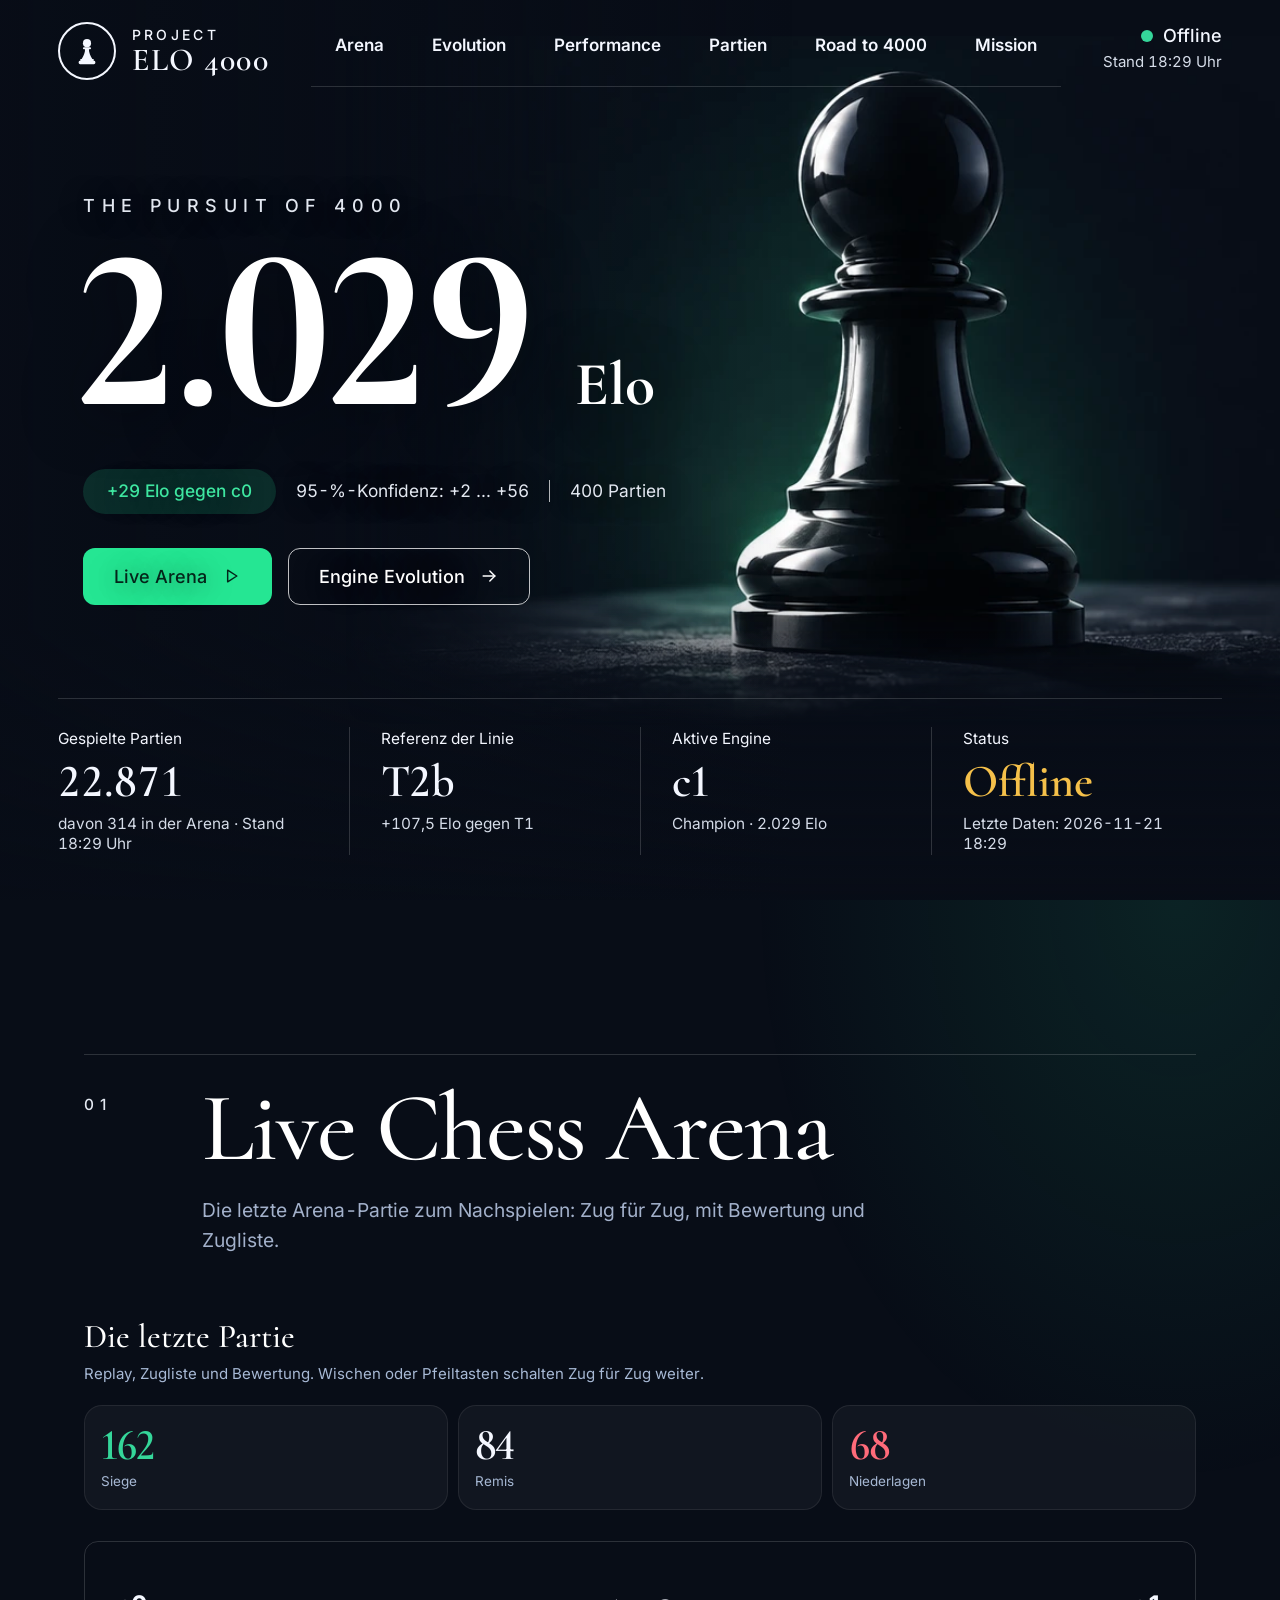
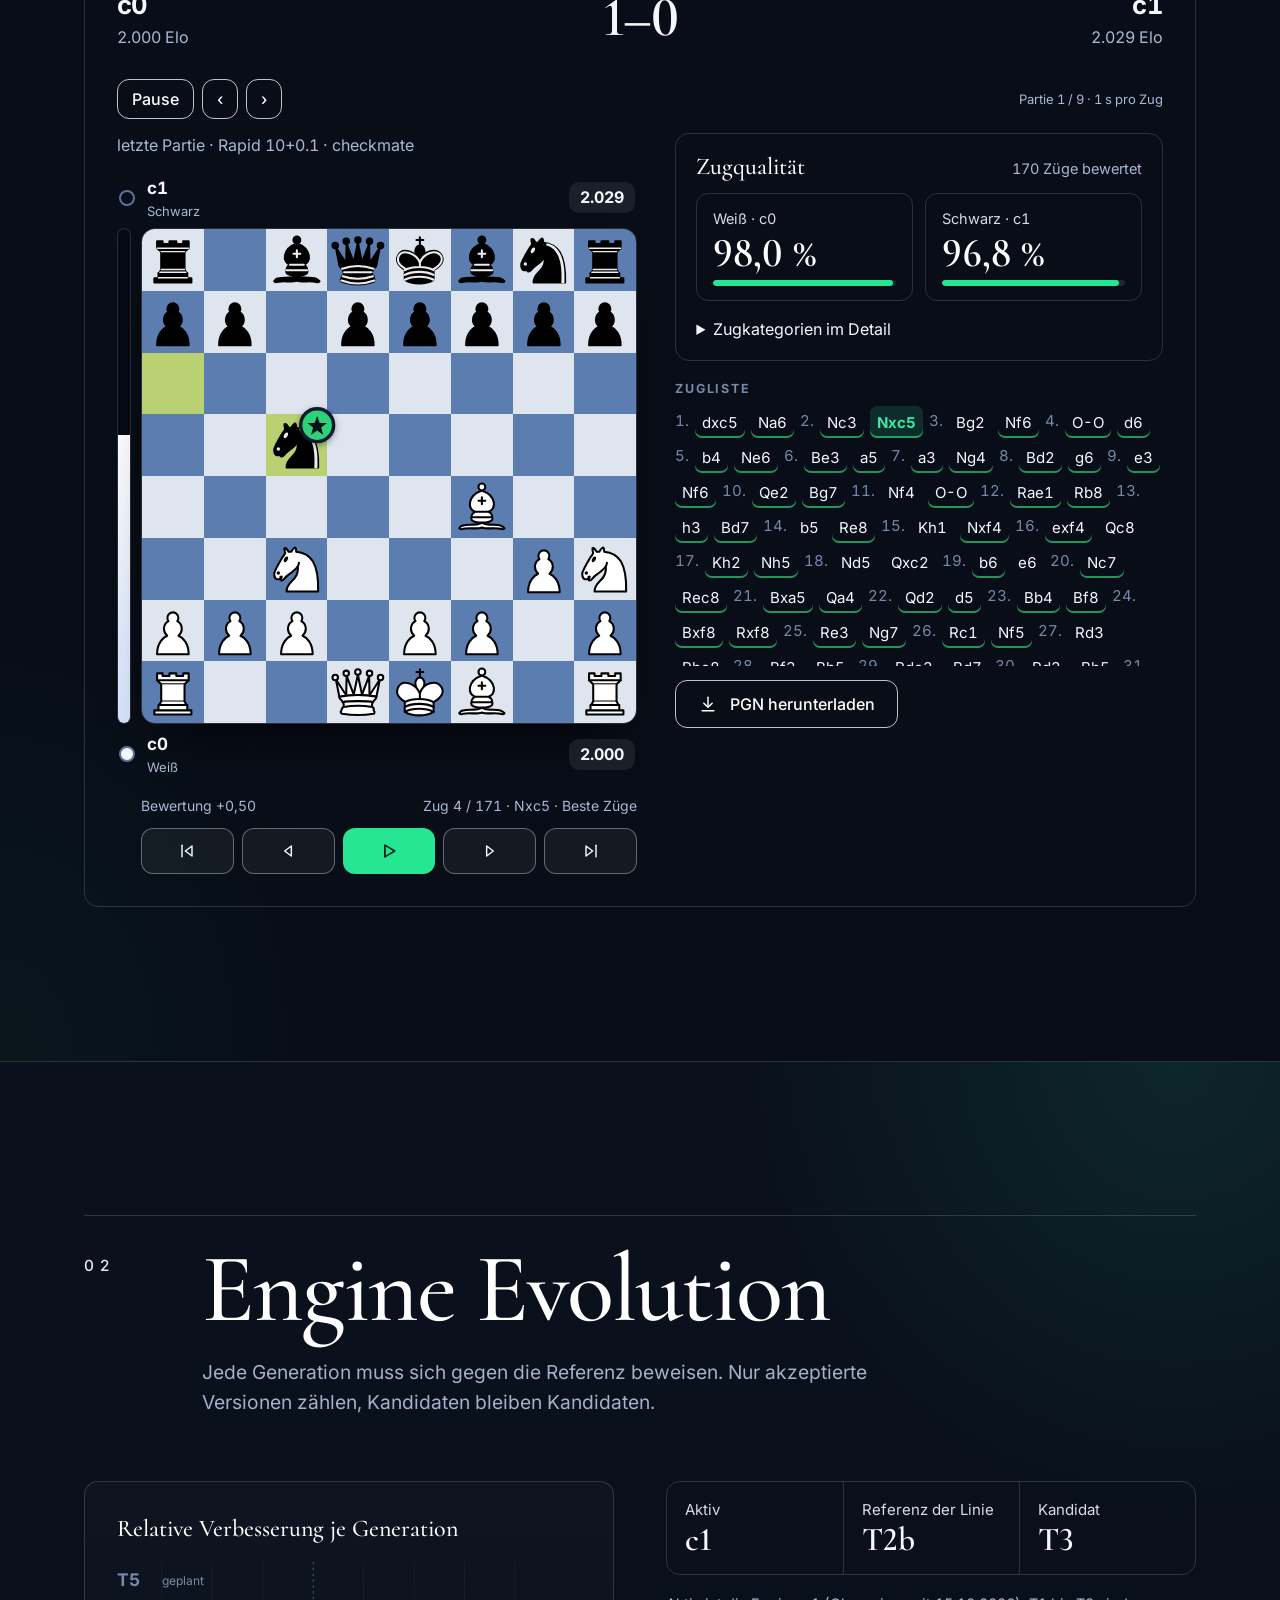
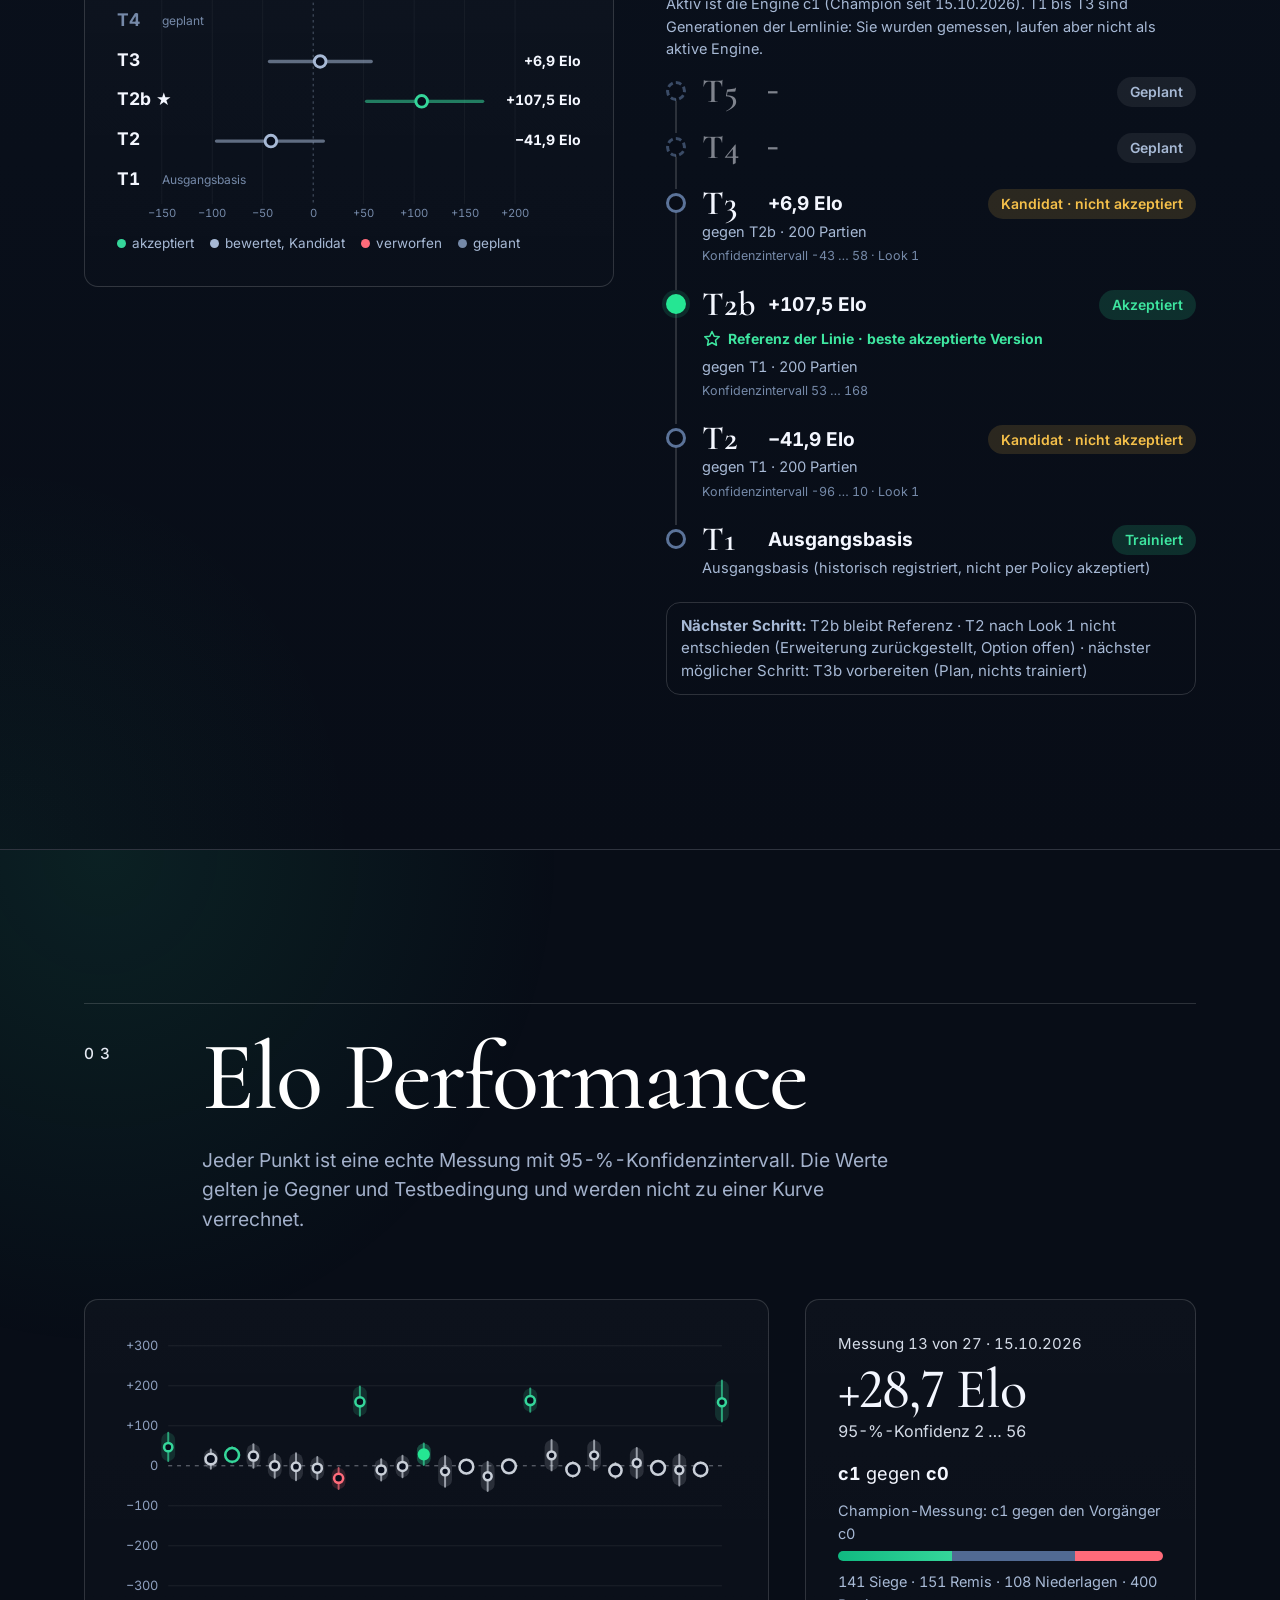
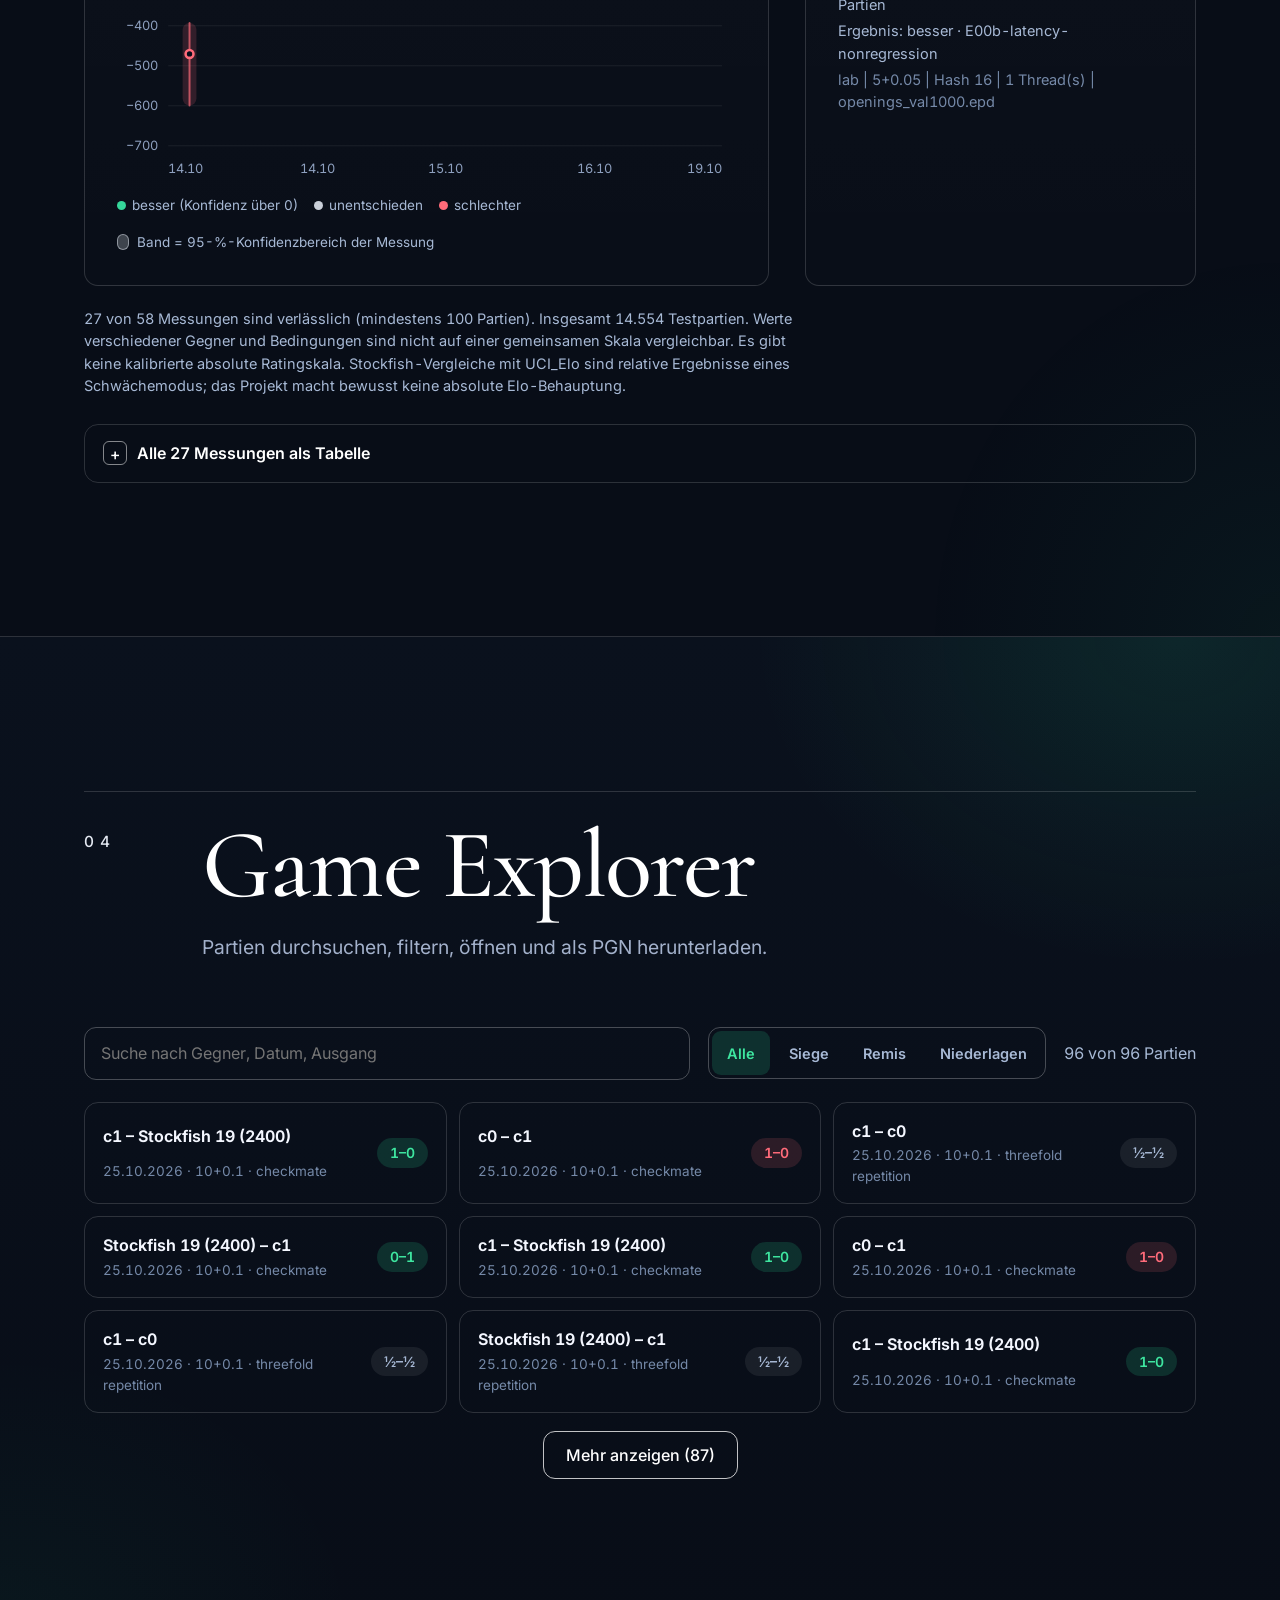
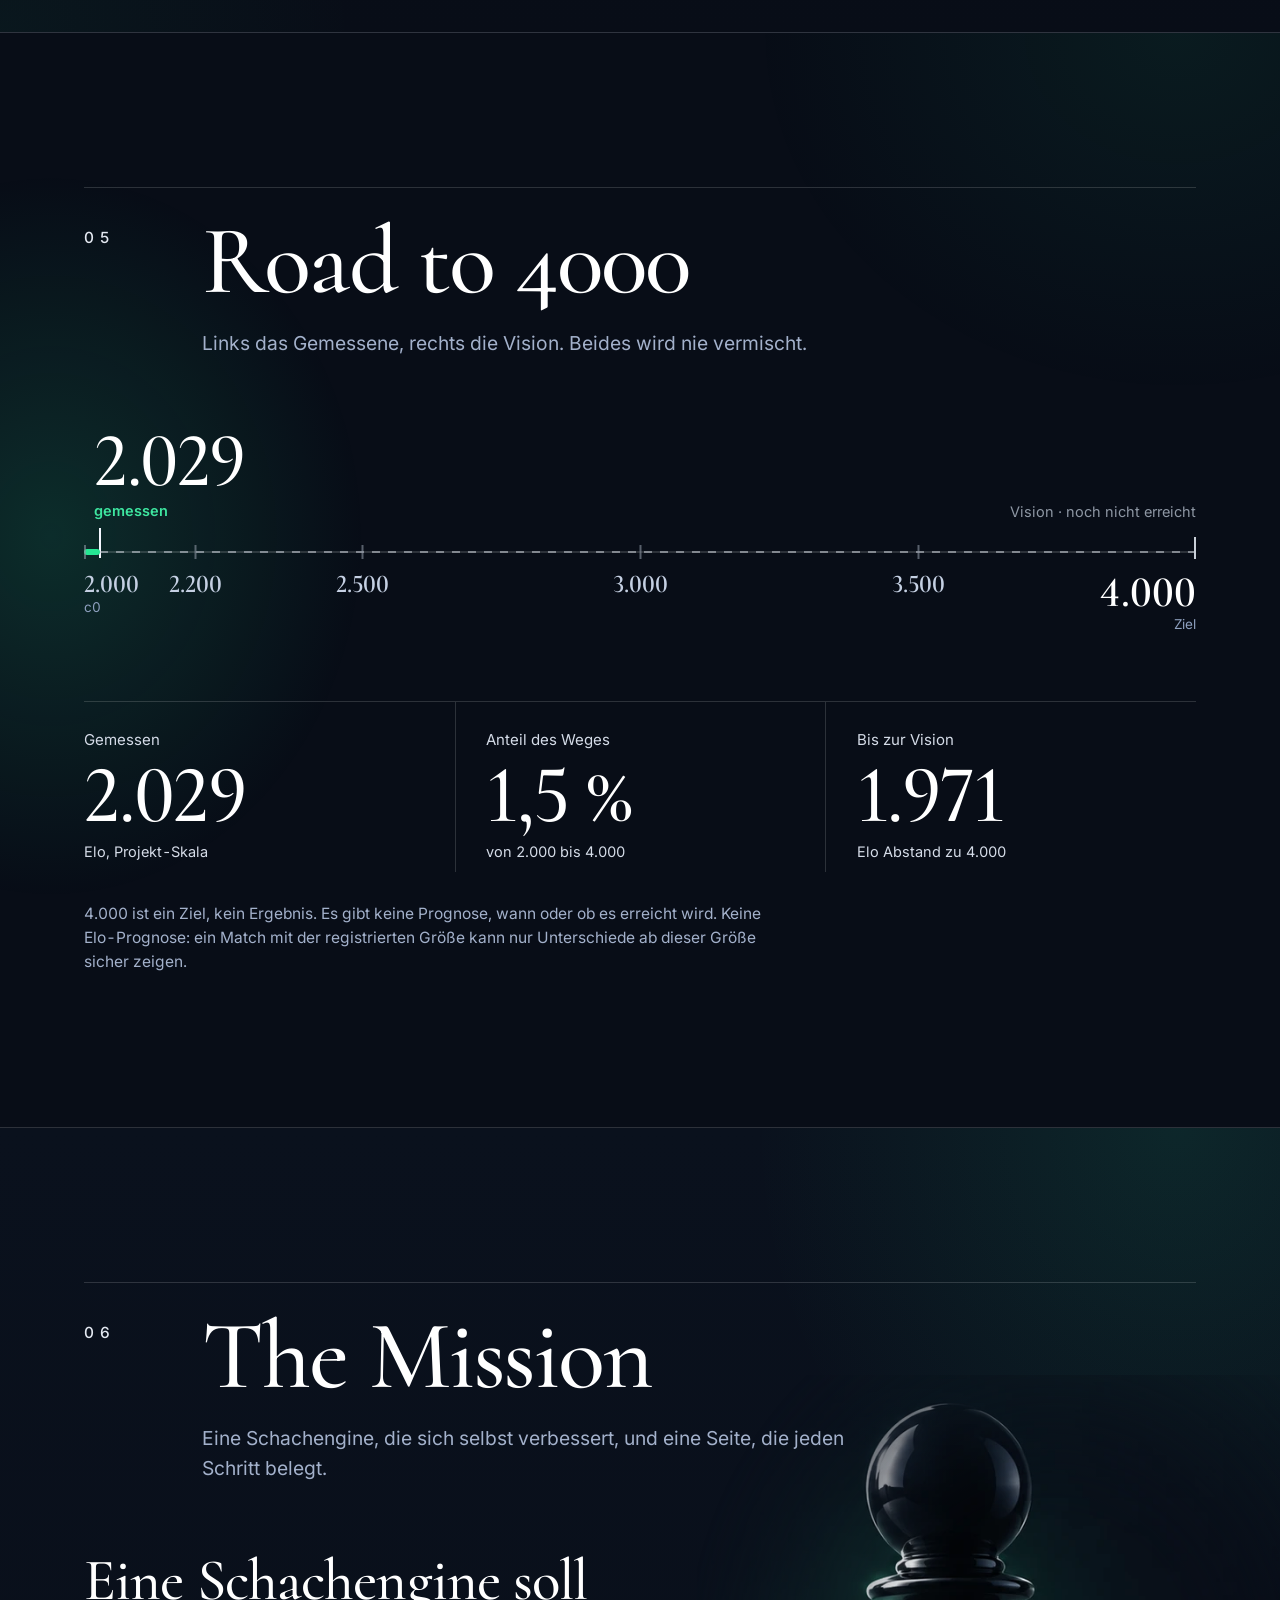
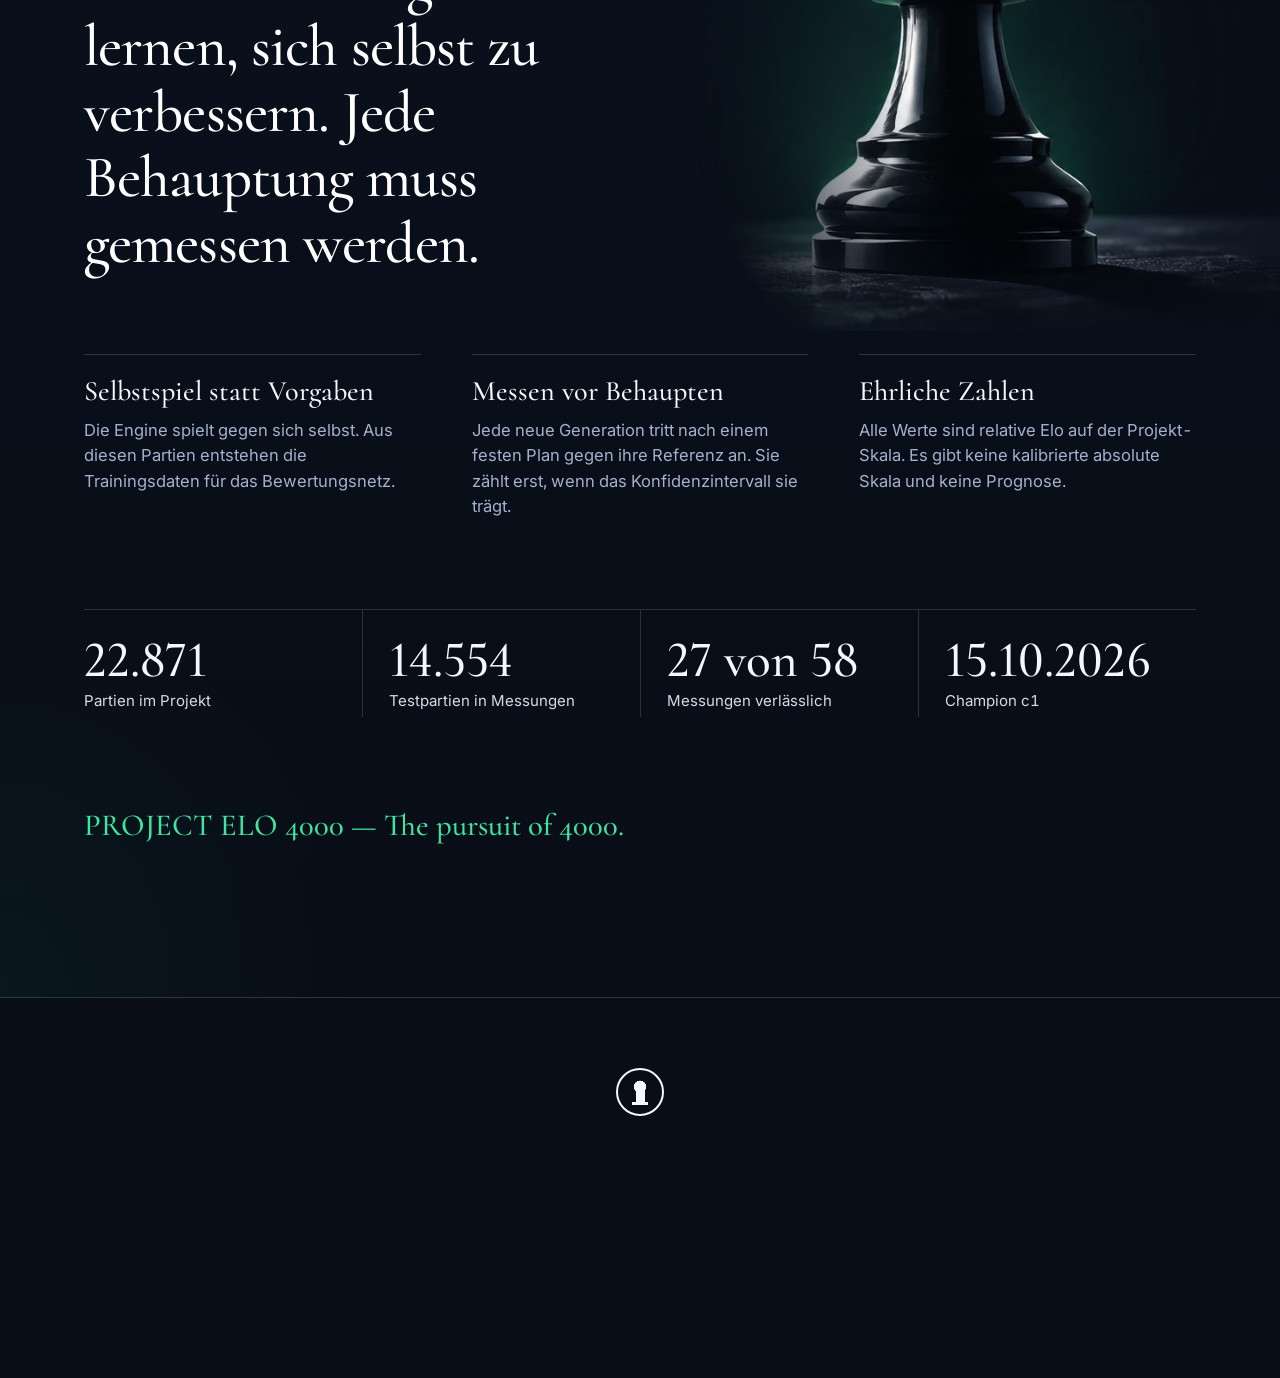
==== static/premium/index.html @ a72b9ace "status snapshot 2026-11-21T18:29:47" ====
<!doctype html>
<html lang="de">
<head>
<meta charset="utf-8">
<meta name="viewport" content="width=device-width, initial-scale=1, viewport-fit=cover">
<meta name="color-scheme" content="dark">
<meta name="theme-color" content="#050913">
<title>PROJECT ELO 4000 – The pursuit of 4000</title>
<meta name="description" content="Die Entwicklung einer selbstlernenden Schachengine, offen und ehrlich gemessen.">
<link rel="icon" href="brand/favicon.svg" type="image/svg+xml">
<link rel="stylesheet" href="brand/brand.css">
<link rel="stylesheet" href="base.css?v=96">
<link rel="stylesheet" href="premium.css?v=96">
<link rel="stylesheet" href="mobile.css?v=96" media="(max-width: 859px)">
</head>
<body class="brand-body">
<a class="skip" href="#arena">Zum Inhalt</a>
<header class="nav" id="nav">
  <a class="brand" href="#top" aria-label="PROJECT ELO 4000 – zum Anfang"><span class="bmark" aria-hidden="true"><svg viewBox="0 0 100 130"><circle cx="50" cy="30" r="17"/><rect x="33" y="47" width="34" height="9" rx="4.5"/><path d="M42 55C42 71 36 84 27 98h46C64 84 58 71 58 55z"/><rect x="21" y="96" width="58" height="9" rx="4.5"/><rect x="15" y="104" width="70" height="14" rx="6"/></svg></span><span class="bname"><small>PROJECT</small><b>ELO 4000</b></span></a>
  <nav class="links" aria-label="Abschnitte"><a href="#arena">Arena</a><a href="#evolution">Evolution</a><a href="#performance">Performance</a><a href="#partien">Partien</a><a href="#road">Road to 4000</a><a href="#mission">Mission</a></nav>
  <div class="status"><span class="pill" id="state" role="status" aria-live="polite">lädt…</span><small id="updated"></small></div>
  <button class="menubtn" id="menubtn" type="button" aria-expanded="false" aria-controls="mnav" aria-label="Menü öffnen"><span></span><span></span><span></span></button>
</header>
<nav class="mnav" id="mnav" aria-label="Abschnitte" hidden>
  <a href="#arena"><i>01</i>Live Chess Arena</a><a href="#evolution"><i>02</i>Engine Evolution</a><a href="#performance"><i>03</i>Elo Performance</a><a href="#partien"><i>04</i>Game Explorer</a><a href="#road"><i>05</i>Road to 4000</a><a href="#mission"><i>06</i>The Mission</a>
</nav>

<main id="top">
  <section class="hero" id="hero" aria-label="Überblick">
    <div class="hero-pawn" id="pawnwrap"><img src="hero-ref.webp?v=96" alt="Schwarzer Schachbauer aus poliertem Obsidian im Studiolicht" width="1672" height="941" fetchpriority="high"></div>
    <div class="hero-copy">
      <p class="eyebrow">The pursuit of 4000</p>
      <h1 class="elo" aria-live="polite"><span class="sr">Aktuelle Elo: </span><span id="elo">–</span><span class="unit">Elo</span></h1>
      <p class="proof" id="proof"></p>
      <div class="cta"><a class="btn go" href="#arena">Live Arena<svg class="i" viewBox="0 0 24 24" aria-hidden="true"><path d="M8 5l11 7-11 7z"/></svg></a><a class="btn ghost" href="#evolution">Engine Evolution<svg class="i" viewBox="0 0 24 24" aria-hidden="true"><path d="M5 12h14"/><path d="M13 6l6 6-6 6"/></svg></a></div>
    </div>
    <dl class="keyfacts" id="keyfacts"></dl>
  </section>

  <section class="sec" id="arena">
    <div class="wrap">
      <header class="sh"><p class="num">01</p><div><h2>Live Chess Arena</h2><p class="lead">Die letzte Arena-Partie zum Nachspielen: Zug für Zug, mit Bewertung und Zugliste.</p></div></header>
      <div id="matchBody"></div>
    </div>
  </section>

  <section class="sec alt" id="evolution">
    <div class="wrap">
      <header class="sh"><p class="num">02</p><div><h2>Engine Evolution</h2><p class="lead">Jede Generation muss sich gegen die Referenz beweisen. Nur akzeptierte Versionen zählen, Kandidaten bleiben Kandidaten.</p></div></header>
      <div id="versBody"></div>
    </div>
  </section>

  <section class="sec" id="performance">
    <div class="wrap">
      <header class="sh"><p class="num">03</p><div><h2>Elo Performance</h2><p class="lead">Jeder Punkt ist eine echte Messung mit 95-%-Konfidenzintervall. Die Werte gelten je Gegner und Testbedingung und werden nicht zu einer Kurve verrechnet.</p></div></header>
      <div id="perfBody"></div>
    </div>
  </section>

  <section class="sec alt" id="partien">
    <div class="wrap">
      <header class="sh"><p class="num">04</p><div><h2>Game Explorer</h2><p class="lead">Partien durchsuchen, filtern, öffnen und als PGN herunterladen.</p></div></header>
      <div id="gamesBody"></div>
    </div>
  </section>

  <section class="sec" id="road">
    <div class="wrap">
      <header class="sh"><p class="num">05</p><div><h2>Road to 4000</h2><p class="lead">Links das Gemessene, rechts die Vision. Beides wird nie vermischt.</p></div></header>
      <div id="wegBody"></div>
    </div>
  </section>

  <section class="sec alt" id="mission">
    <div class="wrap">
      <header class="sh"><p class="num">06</p><div><h2>The Mission</h2><p class="lead">Eine Schachengine, die sich selbst verbessert, und eine Seite, die jeden Schritt belegt.</p></div></header>
      <div id="missionBody"></div>
    </div>
  </section>
</main>

<footer class="foot">
  <img class="fmark" src="brand/logo-icon.svg" alt="" width="36" height="36">
  <p id="banner" hidden></p>
</footer>
<div id="modal" class="modal" hidden></div>
<noscript><p style="padding:20px">Diese Seite braucht JavaScript für die Live-Daten.</p></noscript>
<script src="vendor/motion.js"></script>
<script src="pawn-render.js?v=96"></script>
<script src="pieces.js?v=96"></script>
<script src="mobile.js?v=96"></script>
<script src="premium.js?v=96"></script>
</body>
</html>
---- static/premium/brand/brand.css ----
/* PROJECT ELO 4000 - Markensystem v1: Tokens und Basiskomponenten.
   Idee der Marke: "Der aufsteigende Bauer". Ein Bauer im geschlossenen Kreis-Pfeil = eine Engine, die sich selbst verbessert. Navy ist die Bühne, Smaragd ist das Signal für Fortschritt und Live.
   Regeln: Smaragd nur für Fortschritt, Live und Aktionen; Rot nur für Niederlagen; Gelb nur für Warnungen und Offline; alles andere Navy und Weißtöne. */

:root{
  /* ---- Farbe: Navy-Skala ---- */
  --navy-950:#050A15;--navy-900:#070D1B;--navy-850:#0A1222;--navy-800:#0F1B32;--navy-700:#142443;--navy-600:#1B2F52;--navy-500:#2A4272;
  /* ---- Farbe: Smaragd-Skala ---- */
  --em-300:#8CF0C9;--em-400:#5CE2B0;--em-500:#35D69A;--em-600:#10B981;--em-700:#0B8F66;
  /* ---- Farbe: Text ---- */
  --ink-50:#F4F7FF;--ink-300:#A7B9D5;--ink-500:#7589A8;
  /* ---- Farbe: Signale ---- */
  --danger-500:#FF6B7A;--warn-500:#F5C04A;
  /* ---- semantische Namen (die Seiten benutzen nur diese) ---- */
  --bg:var(--navy-900);--bg2:var(--navy-850);--card:var(--navy-800);--card2:var(--navy-700);--card3:var(--navy-600);
  --text:var(--ink-50);--muted:var(--ink-300);--dim:var(--ink-500);
  --em:var(--em-500);--em2:var(--em-600);--red:var(--danger-500);--amber:var(--warn-500);
  --line:rgba(255,255,255,.08);--line2:rgba(255,255,255,.14);
  --em-bg:rgba(53,214,154,.13);--em-border:rgba(53,214,154,.28);--glow:rgba(53,214,154,.45);
  --red-bg:rgba(255,107,122,.14);--amber-bg:rgba(245,192,74,.14);
  /* ---- Typografie: Inter zuerst, danach starke Systemschriften (nichts wird von Fremdservern geladen) ---- */
  --font:"Inter","Geist","SF Pro Display","Segoe UI Variable Display","Segoe UI",Roboto,system-ui,sans-serif;
  --font-mono:"JetBrains Mono","Cascadia Code","SF Mono",ui-monospace,Consolas,monospace;
  /* Skala 1.25 (Große Terz): Caption 12, Small 14, Body 16, Lead 18, H4 20, H3 25, H2 31-52, Display 88-200 */
  --fs-cap:12.5px;--fs-sm:14px;--fs-body:16px;--fs-lead:clamp(15px,1.6vw,18px);
  --tracking-display:-.055em;--tracking-title:-.035em;--tracking-label:.16em;
  /* ---- Form ---- */
  --r-sm:12px;--r-md:16px;--r-lg:22px;--r-xl:28px;--r-pill:999px;
  --shadow-card:0 1px 0 rgba(255,255,255,.05) inset,0 30px 60px -34px rgba(0,0,0,.8);
  --shadow-glow:0 0 40px -10px var(--glow);
  /* ---- Bewegung: kurz, weich, bedeutungsvoll ---- */
  --ease:cubic-bezier(.22,1,.36,1);--dur-1:.12s;--dur-2:.2s;--dur-3:.36s;--dur-4:.8s;
}

/* ---- Basis ---- */
.brand-body{background:var(--bg);color:var(--text);font:var(--fs-body)/1.55 var(--font);font-feature-settings:"tnum" 1,"cv11" 1;-webkit-font-smoothing:antialiased}
.label{color:var(--em);font-weight:700;letter-spacing:var(--tracking-label);text-transform:uppercase;font-size:var(--fs-cap)}
.display{font-weight:800;letter-spacing:var(--tracking-display);line-height:.95}
.title{font-weight:800;letter-spacing:var(--tracking-title);line-height:1.05}
.muted{color:var(--muted)}.dim{color:var(--dim)}

/* ---- Icons: ein Satz, 24er Raster, Linie 1.75, runde Enden, currentColor ---- */
svg.i{width:20px;height:20px;fill:none;stroke:currentColor;stroke-width:1.75;stroke-linecap:round;stroke-linejoin:round;flex:none}

/* ---- Komponenten ---- */
.card{position:relative;background:linear-gradient(180deg,rgba(255,255,255,.045),rgba(255,255,255,.012)),var(--card);border:1px solid var(--line);border-radius:var(--r-xl);padding:clamp(18px,3vw,30px);box-shadow:var(--shadow-card);transition:border-color var(--dur-2),box-shadow var(--dur-2)}
.card.lift{border-color:var(--em-border);box-shadow:var(--shadow-card),var(--shadow-glow)}
.btn{display:inline-flex;align-items:center;gap:8px;padding:10px 16px;border-radius:var(--r-sm);border:1px solid var(--line2);background:rgba(255,255,255,.05);color:var(--text);font:600 14.5px var(--font);cursor:pointer;transition:border-color var(--dur-2),background var(--dur-2)}
.btn:hover{border-color:var(--em-border)}.btn.primary{background:linear-gradient(180deg,var(--em-400),var(--em-600));color:#04271b;border-color:transparent;box-shadow:0 8px 24px -10px var(--glow)}
.chip{display:inline-flex;align-items:center;gap:6px;border-radius:var(--r-pill);padding:4px 13px;font-size:14px;font-weight:700;background:rgba(255,255,255,.07);color:var(--muted);white-space:nowrap}
.chip.good{background:var(--em-bg);color:var(--em)}.chip.bad{background:var(--red-bg);color:var(--red)}.chip.warn{background:var(--amber-bg);color:var(--amber)}
.pill{display:inline-flex;align-items:center;gap:7px;border-radius:var(--r-pill);padding:5px 13px;font-weight:700;font-size:13px;background:rgba(255,255,255,.06);color:var(--muted);border:1px solid var(--line)}
.pill.live{background:var(--em-bg);color:var(--em);border-color:var(--em-border)}.pill.live::before{content:"";width:8px;height:8px;border-radius:50%;background:var(--em);animation:pulse 2s infinite}
.pill.warn{background:var(--amber-bg);color:var(--amber);border-color:rgba(245,192,74,.25)}
@keyframes pulse{0%{box-shadow:0 0 0 0 rgba(53,214,154,.55)}70%{box-shadow:0 0 0 8px rgba(53,214,154,0)}100%{box-shadow:0 0 0 0 rgba(53,214,154,0)}}
.kpi{padding:18px 20px;border-radius:var(--r-lg);background:rgba(255,255,255,.04);border:1px solid var(--line)}.kpi .l{color:var(--dim);font-size:var(--fs-cap);font-weight:700;letter-spacing:.12em;text-transform:uppercase}.kpi .v{font-size:clamp(30px,4vw,44px);font-weight:800;letter-spacing:-.04em;line-height:1.1}.kpi .s{color:var(--muted);font-size:var(--fs-sm)}
:focus-visible{outline:2px solid var(--em);outline-offset:3px;border-radius:8px}
@media (prefers-reduced-motion:reduce){*{animation:none!important;transition:none!important;scroll-behavior:auto!important}}
---- static/premium/base.css ----
*{box-sizing:border-box;-webkit-tap-highlight-color:transparent}
/* PROJECT ELO 4000 - Der Weg des Bauern. Eine ruhige, große Bühne: tiefes Navy, ein Smaragd-Akzent, ein Bauer als Gesicht der Seite. Rot nur für Niederlagen, Gelb nur für Warnungen. Bewegung nur über Transform / Deckkraft, statisch bei reduzierter Bewegung. */
html{scroll-behavior:smooth;background:var(--bg)}
body{margin:0;background:var(--bg);color:var(--text);font:16px/1.55 var(--font);font-feature-settings:"tnum" 1;-webkit-font-smoothing:antialiased;overflow-x:hidden}
a{color:var(--em)}.muted{color:var(--muted)}.dim{color:var(--dim)}

/* ---------- Navigation ---------- */
.nav{position:fixed;top:0;left:0;right:0;z-index:50;display:flex;align-items:center;gap:18px;padding:max(12px,env(safe-area-inset-top)) clamp(16px,4vw,40px) 12px;transition:background .3s,border-color .3s;border-bottom:1px solid transparent}
.nav.solid{background:rgba(7,13,27,.86);backdrop-filter:blur(12px);border-bottom-color:var(--line)}
.mark{display:flex;align-items:center;text-decoration:none}.mark img{height:52px;width:auto;display:block}@media (max-width:430px){.mark img{height:44px}}
.links{display:none;margin-left:auto;gap:6px}.links a{color:var(--muted);text-decoration:none;font-weight:600;font-size:14.5px;padding:8px 14px;border-radius:999px;transition:color .2s,background .2s}.links a:hover{color:var(--text);background:rgba(255,255,255,.06)}
.status{margin-left:auto;display:flex;flex-direction:column;align-items:flex-end;gap:1px}.links+.status{margin-left:0}.status small{color:var(--dim);font-size:11.5px;line-height:1.2}
@media (min-width:860px){.links{display:flex}}

/* ---------- Hero: Bühne mit Bauer ---------- */
.hero{position:relative;min-height:100svh;display:grid;place-items:center;overflow:hidden;padding:84px 20px 70px;background:radial-gradient(900px 560px at 50% 38%,rgba(53,214,154,.13),transparent 62%),radial-gradient(1100px 700px at 50% 120%,#0d1d3d,transparent 70%),var(--bg)}
.floor{position:absolute;left:50%;bottom:-6%;width:170%;height:58%;transform:translateX(-50%);perspective:700px;pointer-events:none;-webkit-mask-image:radial-gradient(ellipse at 50% 0%,#000 8%,transparent 66%);mask-image:radial-gradient(ellipse at 50% 0%,#000 8%,transparent 66%)}
.tiles{position:absolute;inset:0;transform:rotateX(62deg);transform-origin:50% 0;background-image:conic-gradient(rgba(190,215,255,.10) 25%,rgba(190,215,255,.02) 0 50%,rgba(190,215,255,.10) 0 75%,rgba(190,215,255,.02) 0);background-size:110px 110px}
.dust{position:absolute;inset:0;pointer-events:none;overflow:hidden}
.dust i{position:absolute;bottom:-12px;width:4px;height:4px;border-radius:50%;background:var(--em);opacity:0;box-shadow:0 0 10px var(--glow);animation:rise linear infinite}
@keyframes rise{0%{transform:translateY(0) scale(.6);opacity:0}15%{opacity:.7}100%{transform:translateY(-82vh) scale(1.1);opacity:0}}
.stage{position:relative;z-index:2;display:flex;flex-direction:column;align-items:center;text-align:center}
.pawnwrap{position:relative;width:clamp(150px,22vw,230px);aspect-ratio:3/4;margin-bottom:clamp(2px,2vh,14px);perspective:900px}
.pawn{position:relative;z-index:2;width:100%;height:100%;will-change:transform;filter:drop-shadow(0 18px 28px rgba(0,0,0,.55))}
.pawn svg{width:100%;height:100%;overflow:visible}
.halo{position:absolute;left:50%;top:44%;width:150%;aspect-ratio:1;transform:translate(-50%,-50%);border-radius:50%;background:radial-gradient(closest-side,rgba(53,214,154,.38),rgba(53,214,154,.08) 55%,transparent 72%);z-index:1;pointer-events:none}
.shadow{position:absolute;left:50%;bottom:-4%;width:78%;height:9%;transform:translateX(-50%);border-radius:50%;background:radial-gradient(closest-side,rgba(53,214,154,.35),transparent);filter:blur(6px);z-index:0}
.eyebrow{margin:0;color:var(--muted);font-weight:600;letter-spacing:.2em;text-transform:uppercase;font-size:12.5px}
.elo{margin:2px 0 6px;font-size:clamp(88px,19vw,200px);line-height:.95;font-weight:800;letter-spacing:-.055em;background:linear-gradient(180deg,#fff 25%,#bff5df);-webkit-background-clip:text;background-clip:text;color:transparent;font-variant-numeric:tabular-nums;text-shadow:0 0 60px rgba(53,214,154,.18)}
.delta{display:flex;align-items:center;justify-content:center;gap:10px 14px;flex-wrap:wrap;color:var(--muted);font-size:14.5px}
.scroll{position:absolute;left:50%;bottom:22px;z-index:3;width:28px;height:46px;border:2px solid var(--line2);border-radius:16px;transform:translateX(-50%)}
.scroll span{position:absolute;left:50%;top:8px;width:4px;height:8px;margin-left:-2px;border-radius:3px;background:var(--em);animation:wheel 2s ease-in-out infinite}
@keyframes wheel{0%{opacity:0;transform:translateY(0)}30%{opacity:1}100%{opacity:0;transform:translateY(16px)}}

/* ---------- Abschnitte ---------- */
.sec{position:relative;padding:clamp(56px,10vw,120px) clamp(16px,4vw,40px)}
.wrap{max-width:1120px;margin:0 auto}
.sh{margin:0 0 clamp(22px,4vw,40px)}.sh .k{color:var(--em);font-weight:700;letter-spacing:.18em;text-transform:uppercase;font-size:12.5px}.sh h2{margin:6px 0 8px;font-size:clamp(30px,5vw,52px);line-height:1.05;letter-spacing:-.035em;font-weight:800}.sh p{margin:0;color:var(--muted);max-width:56ch;font-size:clamp(15px,1.6vw,17.5px)}

/* ---------- Der Weg (Leiter) ---------- */
.way{display:grid;gap:28px;align-items:center}
.ladder{position:relative;height:clamp(380px,56vh,500px);margin:0 auto;width:min(100%,360px)}
.rails{position:absolute;left:78px;top:0;bottom:0;width:84px;display:grid;grid-template-rows:repeat(8,1fr);border-radius:16px;overflow:hidden;border:1px solid var(--line2);box-shadow:0 0 60px -20px var(--glow)}
.rails i{display:block}.rails i:nth-child(odd){background:#12234a}.rails i:nth-child(even){background:#0b1731}
.rank{position:absolute;left:0;width:60px;text-align:right;color:var(--dim);font-size:13px;font-weight:700;transform:translateY(50%)}
.fill{position:absolute;left:78px;width:84px;bottom:0;border-radius:16px;background:linear-gradient(0deg,rgba(53,214,154,.55),rgba(53,214,154,.1));box-shadow:0 0 30px var(--glow);min-height:6px;transform-origin:bottom}
.ms{position:absolute;left:176px;right:0;display:flex;align-items:center;gap:10px;transform:translateY(50%);font-size:14px;color:var(--muted)}
.ms::before{content:"";width:22px;height:2px;background:var(--line2)}.ms b{color:var(--text);font-size:19px;letter-spacing:-.02em}.ms.goal b{color:var(--em)}.ms small{color:var(--dim);font-size:12.5px}
.climber{position:absolute;left:78px;width:84px;display:grid;place-items:center;z-index:3}.climber .pawn{width:54px;height:72px;filter:drop-shadow(0 8px 14px rgba(0,0,0,.6))}
.crown{position:absolute;left:78px;top:-6px;width:84px;display:grid;place-items:center;color:var(--em);z-index:3}.crown svg{width:50px;height:50px;filter:drop-shadow(0 0 14px var(--glow))}
.facts{display:grid;gap:12px}
.fact{padding:18px 20px;border-radius:20px;background:rgba(255,255,255,.04);border:1px solid var(--line)}.fact .l{color:var(--dim);font-size:12.5px;font-weight:700;letter-spacing:.12em;text-transform:uppercase}.fact .v{font-size:clamp(30px,4vw,44px);font-weight:800;letter-spacing:-.04em;line-height:1.1}.fact .s{color:var(--muted);font-size:14px}
.fact.next{border-color:rgba(53,214,154,.3);background:rgba(53,214,154,.08)}
@media (min-width:860px){.way{grid-template-columns:1fr 1fr;gap:60px}.ladder{margin:0 0 0 auto}}

/* ---------- Match ---------- */
.mt{display:grid;gap:26px}
.vsbar{display:grid;grid-template-columns:1fr auto 1fr;align-items:center;gap:10px;margin-bottom:18px}.vsbar .nm{font-size:clamp(18px,2.4vw,26px);font-weight:750;letter-spacing:-.02em}.vsbar .r{text-align:right}.vsbar .sc{font-size:clamp(34px,5vw,56px);font-weight:800;letter-spacing:-.03em}
.gv{display:grid;gap:22px}.gstatus{display:flex;align-items:center;gap:12px;flex-wrap:wrap;margin-bottom:10px}
.player{display:flex;align-items:center;gap:12px;padding:7px 2px}.player b{font-size:17px}.player .muted{font-size:13px}.grow{flex:1;min-width:0}.pelo{font-weight:780;font-size:16px;background:rgba(255,255,255,.08);border-radius:10px;padding:3px 11px}
.dot{width:16px;height:16px;border-radius:50%;flex:none;border:2px solid #5b7399}.dot.w{background:#F4F7FF}.dot.b{background:#070D1B}
.bwrap{display:grid;grid-template-columns:14px 1fr;gap:10px;align-items:stretch}.ebar{border-radius:7px;background:#050a15;border:1px solid var(--line2);overflow:hidden;display:flex;flex-direction:column-reverse}.ebar i{display:block;width:100%;background:linear-gradient(#fff,#d6e4ff);height:50%;transition:height .4s var(--ease)}
.board{display:grid;grid-template-columns:repeat(8,minmax(0,1fr));grid-template-rows:repeat(8,minmax(0,1fr));aspect-ratio:1;width:100%;border-radius:14px;overflow:hidden;user-select:none;border:1px solid var(--line2);box-shadow:0 30px 50px -28px rgba(0,0,0,.9)}
.board i{position:relative;min-width:0;min-height:0;display:grid;place-items:center;font-style:normal;font-size:min(8.2vw,52px);line-height:1}.board .l{background:#C9D6EC}.board .d{background:#5E7BA6}.board .hl::after{content:"";position:absolute;inset:0;background:rgba(53,214,154,.4)}
.board span{position:relative;z-index:1;will-change:transform}.board .pw{color:#fff;text-shadow:0 0 2px #070D1B,0 0 2px #070D1B,0 1px 1px #070D1B}.board .pb{color:#070D1B;text-shadow:0 0 1px #dfe8f7}
.foot-line{display:flex;justify-content:space-between;gap:10px;color:var(--muted);font-size:14px;margin:10px 0 0 24px}
.ctrl{display:grid;grid-template-columns:repeat(5,1fr);gap:8px;margin:12px 0 0 24px}.ctrl button{display:grid;place-items:center;height:46px;border-radius:12px;border:1px solid var(--line2);background:rgba(255,255,255,.05);color:var(--text);cursor:pointer;transition:border-color .2s}.ctrl button:hover{border-color:rgba(53,214,154,.5)}.ctrl .play{background:rgba(53,214,154,.14);color:var(--em);border-color:transparent}
.gv-side h3{margin:0 0 8px;font-size:12.5px;letter-spacing:.14em;text-transform:uppercase;color:var(--dim)}
.moves{display:flex;flex-wrap:wrap;gap:3px 6px;font-size:15px;max-height:200px;overflow:auto;margin-bottom:14px;align-content:flex-start}.moves button{background:none;border:0;color:var(--text);font:inherit;padding:3px 7px;border-radius:7px;cursor:pointer}.moves button.cur{background:rgba(53,214,154,.14);color:var(--em);font-weight:700}.moves span{color:var(--dim);padding:3px 0}
.wdl{display:grid;grid-template-columns:repeat(3,1fr);gap:10px;margin:0 0 16px}.wdl div{padding:16px;border-radius:18px;background:rgba(255,255,255,.04);border:1px solid var(--line)}.wdl b{display:block;font-size:clamp(30px,4vw,44px);font-weight:800;letter-spacing:-.04em;line-height:1.05}.wdl span{color:var(--muted);font-size:13.5px}.wdl .w b{color:var(--em)}.wdl .l b{color:var(--red)}
.bar{height:10px;border-radius:6px;background:#050a15;overflow:hidden;display:flex}.bar b{display:block;height:100%}.bar .w{background:linear-gradient(90deg,var(--em2),var(--em))}.bar .d{background:#516a93}.bar .l{background:var(--red)}
.kv{display:grid;grid-template-columns:1fr auto;gap:9px 14px;font-size:15px;margin-top:16px}.kv span:nth-child(odd){color:var(--muted)}.kv span:nth-child(even){text-align:right;font-weight:600}
.note{background:rgba(255,255,255,.04);border:1px solid var(--line);border-radius:14px;padding:12px 14px;font-size:14px;color:var(--muted);margin-top:14px}
@media (min-width:900px){.mt{grid-template-columns:minmax(0,1.05fr) minmax(0,.95fr);align-items:start}.gv{grid-template-columns:1fr}.moves{max-height:260px}}

/* ---------- Versionen ---------- */
.vers{display:grid;gap:26px}
svg.evo{width:100%;height:auto;display:block;overflow:visible}svg.evo text{font-family:var(--font)}
.legend{display:flex;gap:16px;flex-wrap:wrap;font-size:12.5px;color:var(--muted);margin-top:10px}.legend i{display:inline-block;width:9px;height:9px;border-radius:50%;margin-right:6px}
.tl{list-style:none;margin:0;padding:0}.tn{position:relative;padding:0 0 22px 36px}.tn:last-child{padding-bottom:0}
.tn::before{content:"";position:absolute;left:9px;top:24px;bottom:-2px;width:2px;background:var(--line2)}.tn:last-child::before{display:none}
.tn .pt{position:absolute;left:0;top:6px;width:20px;height:20px;border-radius:50%;background:var(--bg);border:3px solid #5b7399}.tn.ref .pt{border-color:var(--em);background:var(--em);box-shadow:0 0 0 5px rgba(53,214,154,.14),0 0 18px var(--glow)}.tn.plan .pt{border-style:dashed;opacity:.6}.tn.plan .tid,.tn.plan .tel{opacity:.5}
.trow{display:flex;align-items:center;gap:12px;flex-wrap:wrap}.tid{font-size:26px;letter-spacing:-.03em;min-width:54px}.tel{font-size:19px;font-weight:700}.trow .chip{margin-left:auto}
.badge{display:inline-flex;align-items:center;gap:6px;margin:6px 0 2px;color:var(--em);font-weight:700;font-size:14px}.ci{color:var(--dim);font-size:12.5px;margin-top:3px}
@media (min-width:900px){.vers{grid-template-columns:1.1fr 1fr;align-items:start}}

/* ---------- Partien ---------- */
.gg{display:grid;gap:12px;grid-template-columns:1fr}
.gc{display:grid;grid-template-columns:1fr auto;gap:2px 12px;align-items:center;padding:16px 18px;border-radius:20px;background:rgba(255,255,255,.04);border:1px solid var(--line);color:var(--text);text-decoration:none;cursor:pointer;text-align:left;font:inherit;transition:border-color .2s,transform .2s}
.gc:hover{border-color:rgba(53,214,154,.4)}.gc .who{font-weight:650}.gc .meta{grid-column:1;color:var(--dim);font-size:13.5px}.gc .chip{grid-row:1/3;grid-column:2}
@media (min-width:640px){.gg{grid-template-columns:1fr 1fr}}@media (min-width:980px){.gg{grid-template-columns:repeat(3,1fr)}}
.moreRow{margin-top:18px;text-align:center}
.modal{position:fixed;inset:0;z-index:100;background:rgba(3,7,16,.82);display:grid;place-items:center;padding:16px}.modal[hidden]{display:none}
.sheet{background:var(--bg2);border:1px solid var(--line2);border-radius:26px;width:min(100%,760px);max-height:94vh;overflow:auto;padding:20px}.sheet .top{display:flex;justify-content:space-between;align-items:center;gap:10px;margin-bottom:12px}.sheet h3{margin:0;font-size:19px}

.foot{padding:30px 20px 60px;text-align:center;color:var(--dim);font-size:12.5px}.foot p{margin:4px 0}#banner{color:var(--amber)}
@media (prefers-reduced-motion:reduce){*{animation:none!important;transition:none!important;scroll-behavior:auto!important}.dust{display:none}}

.chip.big{font-size:22px;padding:5px 18px;color:var(--text)}.chip.big.good{color:var(--em)}.chip.big.bad{color:var(--red)}
.foot .fmark{display:block;margin:0 auto 10px;opacity:.9}
---- static/premium/premium.css ----
/* PROJECT ELO 4000 - The pursuit of 4000. Schweizer Praezision x KI x Schach.
   Leitidee: eine Buehne, ein Hauptdarsteller (der Obsidian-Bauer), alles andere ruhig. Midnight Navy und Tiefschwarz, Platin als einzige Oberflaechenfarbe,
   Smaragd nur fuer Live und gemessenen Fortschritt. Serif fuer Zahlen und Titel, serifenlose Schrift fuer Text. Haarlinien statt Karten und Leuchten. */
/* Schriften: lokal ausgeliefert (kein Abruf bei Google): Cormorant (Titel, Zahlen) und Inter (Text), beide SIL Open Font License 1.1 */
@font-face{font-family:"Cormorant";font-style:normal;font-weight:300 700;font-display:swap;src:url("fonts/cormorant-latin.woff2") format("woff2");unicode-range:U+0000-00FF,U+0131,U+0152-0153,U+02BB-02BC,U+02C6,U+02DA,U+02DC,U+2000-206F,U+20AC,U+2122,U+2191,U+2193,U+2212,U+2215,U+FEFF,U+FFFD}
@font-face{font-family:"Inter";font-style:normal;font-weight:400 700;font-display:swap;src:url("fonts/inter-latin.woff2") format("woff2");unicode-range:U+0000-00FF,U+0131,U+0152-0153,U+02BB-02BC,U+02C6,U+02DA,U+02DC,U+2000-206F,U+20AC,U+2122,U+2191,U+2193,U+2212,U+2215,U+FEFF,U+FFFD}
:root{--bg:#080d17;--bg2:#0a111d;--plat:#C9CFD8;--plat2:#8E97A4;--hair:rgba(201,207,216,.14);--display:"Cormorant","Cambria","Times New Roman",serif;--wrapw:1240px;--gut:clamp(20px,5vw,64px)}
html{scroll-behavior:smooth;scroll-padding-top:84px;background:var(--bg)}
body{background:var(--bg);font-size:17px;line-height:1.6;color:#F4F7FF}
.skip{position:absolute;left:-999px;top:8px;background:#fff;color:#000;padding:8px 14px;border-radius:8px;z-index:200}.skip:focus{left:8px}
.wrap{max-width:var(--wrapw);margin:0 auto;padding:0 var(--gut)}
.small{font-size:14.5px}.dim{color:var(--ink-500)}

/* ---------- Navigation (nach Vorlage: Wortmarke links, Links mit Haarlinie, Status rechts) ---------- */
.nav{padding:max(22px,env(safe-area-inset-top)) clamp(20px,4.5vw,76px) 0;gap:24px;align-items:flex-start}
.nav.solid{background:rgba(8,13,23,.9);padding-bottom:14px;align-items:center}
.brand{display:flex;align-items:center;gap:16px;text-decoration:none;color:#F4F7FF}
.bmark{width:58px;height:58px;border:2px solid #F4F7FF;border-radius:50%;display:grid;place-items:center}.bmark svg{width:24px;height:31px;fill:#F4F7FF}
.bname{display:flex;flex-direction:column;line-height:1.05}.bname small{font:500 14px var(--font);letter-spacing:.24em}.bname b{font:400 32px/1.05 var(--display);letter-spacing:.04em}
.nav .links{margin:0 auto;gap:0;padding-bottom:18px;border-bottom:1px solid var(--hair);align-self:flex-end}.nav .links a{font-size:17px;color:#F4F7FF;padding:10px 24px;border-radius:0}.nav .links a:hover{background:none;color:var(--plat)}
.nav .status{margin-left:0;align-items:flex-end;text-align:right;color:#F4F7FF}.nav .status small{font-size:15px;color:#D5DCE8;margin-top:2px}
.nav .pill{background:none;border:0;padding:0;font-size:18px;font-weight:500;color:#F4F7FF;gap:10px}
.nav .pill::before{content:"";width:12px;height:12px;border-radius:50%;background:#8E97A4;animation:none}
.nav .pill.live::before{background:#35D69A;animation:pulse 2s infinite}.nav .pill.warn::before{background:#35D69A}.nav .pill.warn{color:#F4F7FF}
@media (max-width:859px){.nav .status{margin-left:auto}.bmark{width:46px;height:46px}.bname b{font-size:26px}.nav{align-items:center;padding-bottom:10px}}

/* ---------- Hero (nach Vorlage) ---------- */
.hero{position:relative;min-height:max(100svh,720px);display:flex;align-items:center;overflow:hidden;padding:130px 0 230px;background:#080d17;isolation:isolate}
.hero-pawn{position:absolute;z-index:0;right:0;top:min(11.5%,110px);width:min(53.6vw,1100px);aspect-ratio:897/635;overflow:hidden;pointer-events:none;
  -webkit-mask-image:linear-gradient(to right,transparent 0,#000 24%),linear-gradient(to bottom,#000 82%,transparent 100%);-webkit-mask-composite:source-in;
  mask-image:linear-gradient(to right,transparent 0,#000 24%),linear-gradient(to bottom,#000 82%,transparent 100%);mask-composite:intersect}
.hero-pawn img{position:absolute;width:186.4%;max-width:none;height:auto;left:-86.4%;top:-15.75%;display:block}
.hero-copy{position:relative;z-index:2;padding:0 clamp(20px,4.5vw,76px) 0 clamp(20px,6.5vw,110px);max-width:min(66vw,1100px)}
.eyebrow{margin:0 0 6px;color:#E3E8F1;font:500 clamp(15px,1.4vw,22px) var(--font);letter-spacing:.36em;text-transform:uppercase}
.elo{display:flex;align-items:baseline;gap:.18em;margin:0 0 .12em -.03em;font:400 clamp(110px,16.4vw,270px)/.95 var(--display);letter-spacing:-.03em;color:#fff;font-variant-numeric:lining-nums tabular-nums;background:none;-webkit-background-clip:initial;background-clip:initial;text-shadow:none}
.elo .unit{font:400 clamp(34px,4.4vw,72px)/1 var(--display);letter-spacing:0}
.sr{position:absolute;width:1px;height:1px;overflow:hidden;clip:rect(0 0 0 0);white-space:nowrap}
.proof{display:flex;align-items:center;flex-wrap:wrap;gap:12px 20px;margin:0;font-size:clamp(16px,1.35vw,20px);color:#E3E8F1}
.proof .chip{background:rgba(37,214,150,.16);color:#3EE6A0;font-size:inherit;padding:9px 24px;font-weight:500}
.vbar{width:1px;height:22px;background:rgba(255,255,255,.7)}
.cta{display:flex;flex-wrap:wrap;gap:16px;margin-top:34px}
.btn.go,.btn.ghost{padding:17px 30px;border-radius:12px;font:500 18px var(--font);gap:14px;text-decoration:none;transition:transform .2s,background .2s,border-color .2s}
.btn.go{background:#25E693;color:#04251a;border:1px solid transparent;box-shadow:none}.btn.go:hover{background:#4af0a8;transform:translateY(-1px)}
.btn.ghost{background:transparent;color:#fff;border:1px solid rgba(255,255,255,.75)}.btn.ghost:hover{border-color:#fff;background:rgba(255,255,255,.06)}
.btn svg.i{width:20px;height:20px}

.keyfacts{position:absolute;left:clamp(20px,4.5vw,76px);right:clamp(20px,4.5vw,76px);bottom:clamp(24px,5vh,56px);z-index:3;margin:0;display:grid;grid-template-columns:1fr 1fr 1fr 1fr;border-top:1px solid var(--hair);padding-top:28px;background:none}
.kf{padding:0 clamp(16px,2.4vw,40px);border-left:1px solid rgba(255,255,255,.16)}.kf:first-child{border-left:0;padding-left:0}
.kf dt{font-size:clamp(14px,1.2vw,18px);color:#F4F7FF;margin:0 0 6px}
.kf dd{margin:0;font:700 clamp(32px,3.2vw,52px)/1.05 var(--display);letter-spacing:0}
.kf small{display:block;margin-top:8px;font-size:clamp(14px,1.2vw,18px);color:#D5DCE8;line-height:1.35}
.kf.cand dd{color:#fff}.kf.live dd{color:#3EE6A0}.kf.warn dd{color:#F5C04A}

/* ---------- Abschnitte ---------- */
.sec{padding:clamp(96px,12vw,190px) 0}
.sec.alt{background:var(--bg2);border-top:1px solid var(--hair);border-bottom:1px solid var(--hair)}
.sh{display:grid;grid-template-columns:clamp(54px,8vw,120px) 1fr;gap:0 16px;margin:0 0 clamp(36px,5vw,76px);padding-top:26px;border-top:1px solid var(--hair);align-items:start}
.sh .num{margin:10px 0 0;font:400 20px var(--display);color:var(--plat2)}
.sh h2{margin:0;font:400 clamp(46px,7vw,112px)/.98 var(--display);letter-spacing:-.02em}
.sh .lead{margin:20px 0 0;max-width:58ch;font-size:clamp(17px,1.5vw,20px);color:#A7B9D5}
.sh2{margin:0 0 20px}.sh2 h3{margin:0;font:400 clamp(26px,2.6vw,36px)/1.1 var(--display)}.sh2 p{margin:6px 0 0;font-size:15px}
.ct{margin:0 0 14px;font:400 24px var(--display);color:var(--plat)}

.card,.card.flat{background:transparent;border:1px solid var(--hair);border-radius:18px;box-shadow:none;padding:clamp(18px,2.6vw,32px)}
.note{background:transparent;border:1px solid var(--hair);margin-top:22px;font-size:15px;line-height:1.5}
.chip,.pill{font-weight:600}
.fact .l,.kpi .l{letter-spacing:0;text-transform:none}

/* Evolution */
.vers{display:grid;gap:clamp(28px,4vw,64px);grid-template-columns:1fr}
@media (min-width:960px){.vers{grid-template-columns:minmax(0,1fr) minmax(0,1fr)}}
.who3{display:grid;grid-template-columns:repeat(3,1fr);border:1px solid var(--hair);border-radius:16px;margin:0 0 18px}
.who3>div{padding:16px 18px;border-left:1px solid var(--hair)}.who3>div:first-child{border-left:0}
.who3 .k{display:block;font-size:13.5px;color:#8EA0BF}.who3 b{font:400 clamp(30px,3vw,44px)/1.1 var(--display)}
.tl .tid{font:400 34px/1 var(--display);letter-spacing:0}
.tn.ref .pt{background:var(--plat);border-color:var(--plat);box-shadow:0 0 0 4px rgba(201,207,216,.12)}.badge{color:var(--plat)}
.legend{font-size:13.5px}

/* Performance */
.perfgrid{display:grid;gap:clamp(20px,3vw,36px);grid-template-columns:1fr}
@media (min-width:980px){.perfgrid{grid-template-columns:minmax(0,1.75fr) minmax(0,1fr)}}
svg.perf{width:100%;height:auto;display:block;overflow:visible}svg.perf text{font-family:var(--font)}
.pt{cursor:pointer;outline:none}.pt .dot{transition:fill .2s,stroke-width .2s}.pt.on .dot{fill:#C9CFD8;stroke-width:3.2}.pt:focus-visible .dot{stroke:#fff}
.pdet .pk{color:#8EA0BF;font-size:14px}.pdet .pv{white-space:nowrap;font:400 clamp(44px,4.4vw,68px)/1 var(--display);letter-spacing:-.02em;margin:6px 0 2px}.pdet .pc{color:#A7B9D5;margin-bottom:16px}
.pdet .pr{font-size:18px;margin-bottom:12px}.pdet .bar{margin:6px 0 10px}.pdet .small{margin-top:4px}
.foot3{margin:22px 0 0;max-width:80ch}

/* Arena */
.vsbar .sc,.wdl b{font-family:var(--display);font-weight:400}
.vsbar .nm{font-size:clamp(18px,2vw,26px)}
#matchBody .mt{gap:clamp(24px,3vw,48px)}
.board i{font-size:min(7vw,58px)}
@media (min-width:900px){.board i{font-size:min(4.4vw,58px)}}

/* Game Explorer */
.gtools{display:flex;flex-wrap:wrap;align-items:center;gap:12px 18px;margin:0 0 22px}
.search{flex:1 1 280px;min-width:0;background:transparent;border:1px solid var(--hair);border-radius:12px;color:#F4F7FF;font:inherit;padding:13px 16px}.search:focus{outline:2px solid var(--plat);outline-offset:2px}
.seg{display:flex;gap:4px;border:1px solid var(--hair);border-radius:12px;padding:3px}
.segb{background:none;border:0;color:#A7B9D5;font:600 14.5px var(--font);padding:9px 15px;border-radius:9px;cursor:pointer}.segb.on{background:rgba(255,255,255,.09);color:#F4F7FF}
.gc{background:transparent;border-color:var(--hair)}.gc:hover{border-color:rgba(201,207,216,.45)}

/* Road to 4000 */
.road{position:relative;height:250px;margin:8px 0 28px}
.rd-line{position:absolute;left:0;right:0;top:128px;height:2px;background:var(--hair)}
.rd-done{position:absolute;left:0;top:-2px;height:6px;min-width:4px;border-radius:3px;background:#35D69A}
.rd-vision{position:absolute;right:0;top:0;height:2px;background:repeating-linear-gradient(90deg,rgba(201,207,216,.55) 0 8px,transparent 8px 16px)}
.rd-now{position:absolute;top:0;transform:translateX(-6px)}.rd-now b{display:block;font:400 clamp(52px,6vw,88px)/1 var(--display);letter-spacing:-.02em}.rd-now small{display:block;color:#35D69A;font-size:14.5px;font-weight:600}
.rd-now::after{content:"";position:absolute;left:5px;top:100%;height:30px;width:2px;background:#F4F7FF;margin-top:6px}
.rd-tick{position:absolute;top:122px;transform:translateX(-50%);text-align:center;display:flex;flex-direction:column;align-items:center}
.rd-tick.first{transform:none;align-items:flex-start;text-align:left}
.rd-tick i{width:2px;height:14px;background:var(--plat2);opacity:.6}.rd-tick b{margin-top:12px;font:400 clamp(20px,2vw,28px)/1 var(--display);color:#C5D0E3}.rd-tick small{font-size:13.5px;color:#8EA0BF}
.rd-tick.goal{transform:translateX(-100%);align-items:flex-end;text-align:right}.rd-tick.goal i{background:var(--plat);opacity:1;height:22px;margin-top:-8px}.rd-tick.goal b{color:var(--plat);font-size:clamp(28px,3.4vw,46px)}
.rd-cap{position:absolute;right:0;top:78px;color:var(--plat2);font-size:14.5px}
.rnums{display:grid;grid-template-columns:repeat(3,1fr);border-top:1px solid var(--hair)}
.rn{padding:26px clamp(14px,2.4vw,32px) 8px;border-left:1px solid var(--hair)}.rn:first-child{border-left:0;padding-left:0}
.rn .l{color:#8EA0BF;font-size:14.5px}.rn .v{font:400 clamp(44px,6.4vw,100px)/1 var(--display);letter-spacing:-.02em;margin:4px 0}.rn .s{color:#A7B9D5;font-size:14.5px}
.road-note{margin:30px 0 0;max-width:70ch;font-size:15.5px}

/* Mission */
.mbig{margin:0 0 clamp(40px,6vw,88px);max-width:24ch;font:400 clamp(34px,4.6vw,68px)/1.12 var(--display);letter-spacing:-.015em}
.mcols{display:grid;gap:clamp(24px,4vw,56px);grid-template-columns:1fr}
@media (min-width:860px){.mcols{grid-template-columns:repeat(3,1fr)}}
.mcol{border-top:1px solid var(--hair);padding-top:20px}.mcol h3{margin:0 0 10px;font:400 clamp(24px,2.2vw,30px)/1.15 var(--display)}.mcol p{margin:0;color:#A7B9D5;font-size:16.5px}
.mstats{display:grid;grid-template-columns:repeat(2,1fr);margin-top:clamp(48px,7vw,96px);border-top:1px solid var(--hair)}
@media (min-width:860px){.mstats{grid-template-columns:repeat(4,1fr)}}
.mst{padding:24px clamp(10px,2vw,28px) 4px;border-left:1px solid var(--hair)}.mst:first-child{border-left:0;padding-left:0}
.mst b{display:block;font:400 clamp(34px,4vw,60px)/1.05 var(--display)}.mst span{color:#8EA0BF;font-size:14.5px}
.mend{margin:clamp(48px,7vw,96px) 0 0;font:400 clamp(22px,2.4vw,32px) var(--display);color:var(--plat)}

.foot{padding:70px var(--gut) 80px;text-align:center;color:#7589A8;font-size:13.5px}.foot p{margin:6px auto;max-width:70ch}

/* ---------- Smartphone ---------- */
@media (max-width:859px){
  .hero{display:block;min-height:0;padding:96px 0 0}
  .hero-pawn{position:relative;right:auto;top:auto;width:min(100%,520px);aspect-ratio:672/635;margin:0 0 0 auto;-webkit-mask-image:linear-gradient(to right,transparent 0,#000 12%),linear-gradient(to bottom,#000 80%,transparent 100%)}
  .hero-pawn img{width:248.8%;left:-148.8%}
  .hero-copy{max-width:none;padding:0 var(--gut);margin-top:-14px}
  .elo{font-size:clamp(96px,28vw,190px)}.elo .unit{font-size:clamp(30px,8vw,56px)}
  .eyebrow{letter-spacing:.3em}
  .keyfacts{position:relative;left:auto;right:auto;bottom:auto;margin:40px var(--gut) 0;grid-template-columns:1fr 1fr;padding-top:0;border-top:0}
  .kf{border-left:0;border-top:1px solid var(--hair);padding:18px 12px 22px 0}.kf:nth-child(even){border-left:1px solid var(--hair);padding-left:16px}.kf:first-child{padding-left:0}
  .kf dd{font-size:34px}
  .sh{grid-template-columns:1fr}.sh .num{margin:0 0 6px}
  .rnums{grid-template-columns:1fr}.rn{border-left:0;border-top:1px solid var(--hair);padding-left:0}.rn:first-child{border-top:0}
  .road{height:230px}.rd-cap{top:70px}
  .who3 b{font-size:28px}
}
@media (prefers-reduced-motion:reduce){.pill.live::before{animation:none}}

@media (min-width:960px){.vers>.card{position:sticky;top:96px;align-self:start}}

/* ---------- Angleichung an den Hero: gleiche Beschriftung, Zahlen, Linien, Buttons, Akzentgruen ---------- */
:root{--hair:rgba(255,255,255,.15);--emg:#25E693;--emg-t:#3EE6A0;--emg-bg:rgba(37,214,150,.16)}
.sh .num{margin:14px 0 0;font:500 clamp(14px,1.2vw,18px) var(--font);letter-spacing:.36em;text-transform:uppercase;color:#E3E8F1}
.sh{border-top:1px solid var(--hair)}
.sh h2{color:#fff;letter-spacing:-.025em}
.sh .lead,.mcol p,.road-note{color:#A3B1CB}
.ct,.sh2 h3{color:#fff}
.who3 b,.mst b,.kf dd{font-weight:700}.who3 b{font-size:clamp(28px,2.6vw,40px)}
.who3 .k,.rn .l,.mst span,.pdet .pk,.fact .l{color:#D5DCE8;font-size:15px}
.rn .s,.pdet .pc{color:#D5DCE8}
.card,.card.flat,.note,.who3{border-color:var(--hair);border-radius:14px}
.chip.good,.chip.good.big{background:var(--emg-bg);color:var(--emg-t)}
.btn{border-radius:12px;border:1px solid rgba(255,255,255,.75);background:transparent;color:#fff;font:500 16px var(--font);padding:13px 22px;gap:12px}
.btn:hover{border-color:#fff;background:rgba(255,255,255,.06)}
.btn.primary{background:var(--emg);color:#04251a;border-color:transparent;box-shadow:none}
.ctrl button{border-radius:12px;border-color:rgba(255,255,255,.35)}.ctrl button:hover{border-color:#fff}.ctrl .play{background:var(--emg);color:#04251a;border-color:transparent}
.moves button.cur{background:var(--emg-bg);color:var(--emg-t)}
.board .hl::after{background:rgba(37,214,150,.38)}
.segb{border-radius:9px}.segb.on{background:var(--emg-bg);color:var(--emg-t)}
.seg,.search{border-color:rgba(255,255,255,.25);border-radius:12px}
.search:focus{outline-color:var(--emg)}
.gc{border-color:var(--hair);border-radius:14px}.gc:hover{border-color:var(--emg)}
.rd-done{background:var(--emg)}.rd-now small{color:var(--emg-t)}
.ms-list li.done b{color:var(--emg-t)}
.tn.ref .pt{background:var(--emg);border-color:var(--emg);box-shadow:0 0 0 4px rgba(37,214,150,.14)}.badge{color:var(--emg-t)}
.pt.on .dot{fill:var(--emg);stroke:var(--emg)}
.rn .v,.rd-now b,.mbig,.mend{color:#fff}.mend{color:var(--emg-t)}
.rd-tick.goal b{color:#fff}
.foot .fmark{display:none}
.foot::before{content:"";display:block;width:44px;height:44px;margin:0 auto 14px;border:2px solid #F4F7FF;border-radius:50%;background:radial-gradient(circle at 50% 38%,#F4F7FF 0 17%,transparent 18%),linear-gradient(#F4F7FF,#F4F7FF) 50% 78%/16px 3px no-repeat,linear-gradient(#F4F7FF,#F4F7FF) 50% 62%/9px 12px no-repeat}
.sec.alt{background:linear-gradient(180deg,#0a111d,#080d17)}

/* ---------- Atmosphaere des Hero in allen Bereichen: smaragdgruenes Licht, Tiefe, der Bauer als Echo ---------- */
.sec{position:relative;overflow:hidden;isolation:isolate}
.sec>.wrap{position:relative;z-index:1}
.sec::before{content:"";position:absolute;z-index:0;inset:0;pointer-events:none;background:radial-gradient(46% 46% at 92% 0%,rgba(37,214,150,.11),transparent 72%),radial-gradient(40% 40% at 0% 100%,rgba(37,214,150,.05),transparent 70%)}
#performance::before{background:radial-gradient(50% 50% at 8% 0%,rgba(37,214,150,.10),transparent 72%),radial-gradient(40% 40% at 100% 100%,rgba(37,214,150,.05),transparent 70%)}
#road::before{background:radial-gradient(34% 46% at 4% 46%,rgba(37,214,150,.16),transparent 72%),radial-gradient(46% 46% at 92% 0%,rgba(37,214,150,.07),transparent 72%)}
#mission .wrap::before{content:"";position:absolute;z-index:-1;right:calc(var(--gut) * -0.4);top:8%;width:min(46vw,640px);aspect-ratio:672/635;pointer-events:none;background:url("hero-ref.webp?v=96") 100% 32.7%/248.8% auto no-repeat;
  -webkit-mask-image:radial-gradient(ellipse 62% 70% at 60% 52%,#000 38%,transparent 100%);mask-image:radial-gradient(ellipse 62% 70% at 60% 52%,#000 38%,transparent 100%)}
#mission .mbig{max-width:20ch}
@media (max-width:859px){#mission .wrap::before{top:auto;bottom:0;width:80vw;opacity:.35}#mission .mstats{position:relative}}
svg.evo text[font-size="11"]{font-size:13.5px}svg.evo text[font-size="12.5"]{font-size:14.5px}svg.evo text[font-size="14"]{font-size:17px;font-weight:700}svg.evo text[font-size="16"]{font-size:21px}
.card.flat{background:linear-gradient(180deg,rgba(255,255,255,.025),rgba(255,255,255,.008))}
.kf.games dd{font-variant-numeric:lining-nums tabular-nums}
.wdl-top{margin:0 0 clamp(20px,2.4vw,32px);max-width:none;width:100%}
/* Zugbewertung als Zeichen auf dem Zielfeld der bewegten Figur (wie in der Vorlage) */
.board span.qbadge{position:absolute;z-index:4;top:-14%;right:-15%;width:62%;height:62%;display:block;pointer-events:auto;will-change:auto;filter:drop-shadow(0 2px 3px rgba(0,0,0,.35))}
.qbadge svg{display:block;width:100%;height:100%;overflow:visible}
/* Brett und Markierung wie in der Vorlage: helle/dunkelblaue Felder, beide Felder des letzten Zuges gelbgruen */
.board .l{background:#DFE5EF}.board .d{background:#5C7DB0}
.board .hl::after{background:#B9D173;opacity:1}
/* Figuren: SVG im Stil des Lichess-Satzes, fuellen das Feld */
.board span.pc{display:block;width:100%;height:100%;line-height:0;text-shadow:none;-webkit-text-stroke:0}
.board span.pc svg{display:block;width:100%;height:100%}
/* Bausteine der Handyansicht (mobile.js): auf dem Desktop nie sichtbar, auch nicht nach dem Verkleinern und Vergroessern des Fensters */
.tabbar,.mshade,.msheet,.topprog,.kfdots{display:none}

/* =============== Handyansicht: Menue, kompakter Kopf, volle Breite, lesbare Diagramme =============== */
html{-webkit-text-size-adjust:100%}
.menubtn,.mnav{display:none}
@media (max-width:859px){
  :root{--gut:16px}
  html{scroll-padding-top:76px}
  .nav{z-index:60;padding:max(10px,env(safe-area-inset-top)) 16px 10px;gap:12px;align-items:center;background:rgba(8,13,23,.94);border-bottom:1px solid var(--hair)}
  .bmark{width:40px;height:40px;border-width:1.5px}.bmark svg{width:17px;height:22px}
  .bname small{font-size:10.5px}.bname b{font-size:21px;white-space:nowrap}
  .nav .status{margin-left:auto;align-items:flex-end}.nav .status small{display:none}.nav .pill{font-size:15px;gap:8px}.nav .pill::before{width:9px;height:9px}
  .menubtn{display:inline-flex;flex-direction:column;justify-content:center;gap:5px;width:44px;height:44px;margin-right:-10px;background:none;border:0;padding:0 11px;cursor:pointer}
  .menubtn span{display:block;height:2px;background:#fff;border-radius:2px;transition:transform .2s,opacity .2s}
  .menubtn[aria-expanded="true"] span:nth-child(1){transform:translateY(7px) rotate(45deg)}.menubtn[aria-expanded="true"] span:nth-child(2){opacity:0}.menubtn[aria-expanded="true"] span:nth-child(3){transform:translateY(-7px) rotate(-45deg)}
  .mnav{display:flex;position:fixed;inset:0;z-index:55;background:#080d17;padding:88px 22px 24px;flex-direction:column;overflow:auto}
  .mnav[hidden]{display:none}
  .mnav a{display:flex;align-items:baseline;gap:16px;padding:16px 0;border-bottom:1px solid var(--hair);color:#fff;text-decoration:none;font:500 30px/1.1 var(--display)}
  .mnav a i{font:500 13px var(--font);letter-spacing:.2em;color:#8EA0BF;font-style:normal;min-width:28px}
  body.menu-open{overflow:hidden}
  /* Hero */
  .hero{padding-top:62px}
  .hero-pawn{width:min(100%,460px)}
  .elo{font-size:clamp(96px,29vw,150px)}
  .proof{gap:8px 14px;font-size:15.5px}.proof .chip{padding:7px 16px}
  .cta{flex-direction:column;gap:10px;margin-top:22px}.btn.go,.btn.ghost{width:100%;justify-content:center;padding:15px 22px}
  .keyfacts{margin-top:28px}.kf dd{font-size:32px}.kf dt,.kf small{font-size:13.5px}
  /* Abschnitte */
  .sec{padding:44px 0}
  .sh{margin:0 0 22px;padding-top:16px}.sh h2{font-size:clamp(36px,10.5vw,46px)}.sh .lead{font-size:16px;margin-top:10px}
  /* Arena */
  #matchBody .mt>.card{border:0;background:none;padding:0;border-radius:0}
  .wdl-top{gap:8px}.wdl-top div{padding:12px}.wdl-top b{font-size:30px}
  .vsbar{margin-bottom:12px}.vsbar .nm{font-size:18px}.vsbar .sc{font-size:34px}
  .gv{gap:18px}.ctrl{margin-left:0}.foot-line{margin-left:0;font-size:13.5px}
  .ctrl button{height:52px}
  .moves{max-height:190px;font-size:15px}
  .qual{padding:16px 0 0}.qpair .qh b{font-size:34px}
  /* Diagramme und Karten */
  .card,.card.flat{padding:14px}
  .pdet .pv{font-size:44px}.pdet .pr{font-size:16px}
  .tl .tid,.tn .tid{font-size:28px}
  .who3 b{font-size:28px}
  /* Road to 4000 */
  .rd-tick.minor{display:none}.rd-now b{font-size:52px}.road{height:214px}
  .rn .v{font-size:48px}
  /* Mission */
  .mbig{font-size:30px}.mst b{font-size:34px}.mcol h3{font-size:25px}
  /* Game Explorer */
  .seg{width:100%}.segb{flex:1;padding:9px 6px}
  .search{flex-basis:100%}
  .gc{padding:14px 16px}
  /* Partien-Fenster als Vollbild */
  .modal{padding:0}.sheet{width:100%;max-height:100svh;height:100svh;border-radius:0;padding:14px}
  .foot{padding:44px 16px calc(44px + env(safe-area-inset-bottom))}
}

/* =============== Hero: der gesamte Inhalt steht im Vordergrund, der Bauer ist Hintergrund =============== */
.hero-pawn{z-index:0;width:min(76vw,1360px);right:-3vw;top:max(3%,36px)}
.hero-copy,.keyfacts{position:relative;z-index:2}
.keyfacts{position:absolute}
.hero-copy{text-shadow:0 2px 26px rgba(3,6,12,.6)}
.elo{text-shadow:0 4px 60px rgba(3,6,12,.65)}
.hero::after{content:"";position:absolute;inset:0;z-index:1;pointer-events:none;background:linear-gradient(90deg,rgba(8,13,23,.72) 0,rgba(8,13,23,.35) 38%,rgba(8,13,23,0) 62%),linear-gradient(to top,rgba(8,13,23,.9) 0,rgba(8,13,23,0) 30%)}
@media (max-width:859px){
  .hero{position:relative;padding-bottom:0}
  .hero-pawn{position:absolute;left:0;right:0;margin:0 auto;top:60px;width:min(125%,600px);max-width:none;opacity:.85;transform:none}
  .hero-copy{margin-top:128px}
  .keyfacts{position:relative}
  .hero::after{background:linear-gradient(to top,rgba(8,13,23,.95) 0,rgba(8,13,23,.55) 45%,rgba(8,13,23,0) 70%)}
}
/* Arena: die Spielkarte ist nach dem Entfernen der rechten Karte der letzte Eintrag; sie darf nicht als 2-Spalten-Raster erscheinen */
#matchBody .mt>div:last-child,#matchBody .mt>.card{display:block!important;grid-template-columns:none!important}
/* Zugqualitaet: links ein Feld (Weiss), rechts ein Feld (Schwarz), je mit Prozentzahl */
.qpair{display:grid;grid-template-columns:1fr 1fr;gap:12px;margin:0 0 16px}
.qpair .qacc{margin:0;padding:14px 16px;border:1px solid var(--hair);border-radius:12px}
.qpair .qh{flex-direction:column;align-items:flex-start;gap:2px;font-size:14.5px;color:#D5DCE8}
.qpair .qh b{font:600 clamp(34px,3.2vw,46px)/1.05 var(--display);color:#fff;font-variant-numeric:lining-nums}

/* Zugqualitaet in der Arena und im Partien-Fenster */
.qual{border:1px solid var(--hair);border-radius:14px;padding:18px 20px;margin:0 0 18px}
.qtop{display:flex;justify-content:space-between;align-items:baseline;gap:10px;margin-bottom:12px}.qtop h3{margin:0;font:400 24px var(--display);color:#fff;letter-spacing:0;text-transform:none}
.qacc{margin:0 0 12px}.qh{display:flex;justify-content:space-between;gap:10px;font-size:15px;color:#D5DCE8}.qh b{font:700 22px var(--display);color:#fff}
.qt{height:6px;border-radius:3px;background:rgba(255,255,255,.1);margin-top:5px;overflow:hidden}.qt i{display:block;height:100%;background:var(--emg);border-radius:3px}
.qcats{width:100%;border-collapse:collapse;margin-top:6px;font-size:15px}.qcats th{font-weight:500;color:#8EA0BF;text-align:right;padding:4px 0;font-size:13.5px}.qcats th:first-child{text-align:left}
.qcats td{padding:7px 0;border-top:1px solid var(--hair);text-align:right;font-variant-numeric:tabular-nums;font-weight:600}.qcats td:first-child{text-align:left;font-weight:400;color:#E3E8F1;display:flex;align-items:center;gap:10px}
.qi{display:inline-grid;place-items:center;min-width:26px;height:22px;padding:0 4px;border-radius:7px;font-size:12px;font-weight:800;color:#0a0f18}
.qnote{margin:12px 0 0}
.moves button[data-q=inacc]{box-shadow:inset 0 -2px #f2c744}.moves button[data-q=mistake]{box-shadow:inset 0 -2px #f28b3c}.moves button[data-q=blunder]{box-shadow:inset 0 -2px #f0605d;color:#ffb3b0}.moves button[data-q=best]{box-shadow:inset 0 -2px rgba(47,208,122,.7)}
@media (min-width:1000px){#matchBody .mt{grid-template-columns:minmax(0,1.7fr) minmax(0,1fr)}#matchBody .gv{grid-template-columns:minmax(0,1.05fr) minmax(0,1fr);gap:26px;align-items:start}#matchBody .gv-side .moves{max-height:220px}}
@media (min-width:1000px){#matchBody .mt{grid-template-columns:1fr}#matchBody .gv{grid-template-columns:minmax(0,520px) minmax(0,1fr);gap:clamp(24px,3vw,48px)}#matchBody .gv-side .moves{max-height:260px}
  #matchBody .mt>div:last-child{display:grid;grid-template-columns:1fr 1fr;gap:20px;align-items:start}#matchBody .mt>div:last-child .wdl{grid-column:1/-1;margin:0}}

/* ---------- UI UX Pro Max: Barrierefreiheit und Bedienung (Fokus, Zielgroessen, Tabellen, reduzierte Bewegung) ---------- */
html{scroll-padding-top:112px}
:focus-visible{outline:2px solid #fff;outline-offset:3px;border-radius:8px}
.btn:focus-visible,.segb:focus-visible,.gc:focus-visible,.search:focus-visible,.nav .links a:focus-visible{outline:2px solid var(--emg);outline-offset:3px}
.pt:focus-visible .dot{stroke:#fff;stroke-width:4}
.btn,.segb,.gc,.pt,.ctrl button,.moves button,summary{cursor:pointer}
.segb{min-height:44px;min-width:44px}
.btn{min-height:44px}
.moves button{min-height:32px;min-width:32px}
.nav .links a{min-height:44px;display:inline-flex;align-items:center}
.tbl{margin-top:26px;border:1px solid var(--hair);border-radius:14px;padding:0 18px}
.tbl summary{padding:16px 0;font-weight:600;list-style:none;display:flex;align-items:center;gap:10px;color:#fff}.tbl summary::before{content:"+";display:inline-grid;place-items:center;width:22px;height:22px;border:1px solid rgba(255,255,255,.5);border-radius:6px;font-weight:500}.tbl[open] summary::before{content:"–"}
.tbl-s{overflow-x:auto;padding-bottom:16px}.tbl table{width:100%;border-collapse:collapse;font-size:15px;min-width:560px}
.tbl th{text-align:left;color:#8EA0BF;font-weight:500;font-size:13.5px;padding:8px 12px 8px 0;border-bottom:1px solid var(--hair)}.tbl td{padding:9px 12px 9px 0;border-bottom:1px solid var(--hair);font-variant-numeric:tabular-nums;color:#E3E8F1}
@media (prefers-reduced-motion:reduce){*,*::before,*::after{animation:none!important;transition:none!important;scroll-behavior:auto!important}.btn.go:hover{transform:none}}

/* Zahlen in Playfair Display: Versalziffern, proportional (gleichmaessige Optik bei grossen Werten) */
.elo,.kf dd,.rn .v,.pdet .pv,.mst b,.rd-now b,.who3 b,.rd-tick b,.vsbar .sc,.wdl b,.qh b,.ms-list b,.goal-num{font-variant-numeric:lining-nums proportional-nums;font-feature-settings:"lnum" 1,"pnum" 1}
.elo{letter-spacing:-.035em}
.sh h2{font-weight:500;letter-spacing:-.02em}
.pt.on .band{fill-opacity:.3}.legend .bandkey{display:inline-block;width:12px;height:16px;border-radius:6px;background:rgba(201,207,216,.28);border:1px solid rgba(201,207,216,.6);margin-right:8px;vertical-align:-3px}

/* Cormorant ist feiner und hat eine kleinere x-Hoehe als Playfair: Groessen und Staerken entsprechend angepasst */
.elo{font-weight:500;font-size:clamp(120px,18vw,300px);letter-spacing:-.025em}.elo .unit{font-weight:500;font-size:clamp(38px,4.8vw,80px)}
.sh h2{font-weight:500;font-size:clamp(50px,7.6vw,122px)}
.kf dd{font-weight:600;font-size:clamp(36px,3.6vw,58px)}
.rn .v,.pdet .pv,.mst b,.rd-now b,.goal-num{font-weight:500}.who3 b,.vsbar .sc,.wdl b,.qh b,.ms-list b,.rd-tick b{font-weight:600}
.mbig,.sh2 h3,.mcol h3,.ct,.qtop h3,.mend{font-weight:500}.tl .tid{font-weight:600}
.bname b{font-weight:600}
@media (max-width:859px){.elo{font-size:clamp(100px,31vw,200px)}}
/* Hero-Zahl und Einheit fett */
.elo,.elo .unit{font-weight:700}.elo{letter-spacing:-.02em}

.autobar{display:flex;align-items:center;gap:8px;flex-wrap:wrap;margin:0 0 14px}.autobar .btn{padding:8px 14px;min-height:40px}.autobar .muted{font-size:13px;margin-left:auto}
---- static/premium/mobile.css ----
/* PROJECT ELO 4000 - Handyansicht (eigene Ebene, nur unter 860 px). Aufbau nach den Regeln von UI UX Pro Max:
   feste Leisten verdecken nie Inhalt (Abstand oben/unten + Safe-Area), Navigation unten mit hoechstens 5 Eintraegen, Ziele >= 44 px, Wischkarten bleiben im eigenen Bereich (die Seite wird nie breiter als der Bildschirm),
   wenig Bewegung (Motion: Einblenden 14 px, Tab-Anzeige per Feder, Fortschrittslinie), alles auch ohne Bewegung vollstaendig. */
@media (max-width:859px){
:root{--tb:64px;--topbar:56px;--pad:20px;--safe-b:env(safe-area-inset-bottom,0px)}
html{scroll-padding-top:calc(var(--topbar) + 10px)}
body{padding-bottom:calc(var(--tb) + var(--safe-b) + 14px);overflow-x:hidden}
.menubtn,.mnav,.nav .links{display:none!important}

/* ---------- Kopfleiste ---------- */
.nav{height:var(--topbar);padding:0 var(--pad);gap:10px;align-items:center;background:rgba(8,13,23,.88);-webkit-backdrop-filter:blur(14px);backdrop-filter:blur(14px);border-bottom:1px solid var(--hair)}
.bmark{width:36px;height:36px}.bmark svg{width:15px;height:20px}
.bname small{font-size:10px;letter-spacing:.24em}.bname b{font-size:20px}
.nav .status{margin-left:auto;align-items:flex-end}.nav .status small{display:none}.nav .pill{font-size:14.5px;gap:8px}
.topprog{position:absolute;left:0;bottom:-1px;width:100%;height:2px;background:#fff;opacity:.8;transform-origin:0 50%;transform:scaleX(0);pointer-events:none}

/* ---------- Tab-Leiste unten ---------- */
.tabbar{position:fixed;left:0;right:0;bottom:0;z-index:70;display:grid;grid-template-columns:repeat(5,1fr);height:calc(var(--tb) + var(--safe-b));padding:7px 8px var(--safe-b);background:rgba(8,13,23,.9);-webkit-backdrop-filter:blur(18px);backdrop-filter:blur(18px);border-top:1px solid var(--hair)}
.tabbar a,.tabbar button{position:relative;z-index:1;display:flex;flex-direction:column;align-items:center;justify-content:center;gap:4px;min-height:50px;background:none;border:0;border-radius:14px;color:#8EA0BF;font:500 12px/1 var(--font);text-decoration:none;cursor:pointer;-webkit-tap-highlight-color:transparent}
.tabbar svg{width:23px;height:23px;fill:none;stroke:currentColor;stroke-width:1.7;stroke-linecap:round;stroke-linejoin:round}
.tabbar [aria-current="true"]{color:#fff}
.tabind{position:absolute;z-index:0;top:7px;left:0;width:60px;height:50px;border-radius:14px;background:rgba(255,255,255,.11);box-shadow:inset 0 0 0 1px rgba(255,255,255,.08);pointer-events:none}
.tabbar .tabdot{position:absolute;top:6px;right:calc(50% - 20px);width:6px;height:6px;border-radius:50%;background:#35D69A;display:none}

/* ---------- Blatt "Mehr" ---------- */
.mshade{position:fixed;inset:0;z-index:80;background:rgba(3,6,12,.62)}
.msheet{position:fixed;left:0;right:0;bottom:0;z-index:90;background:#0D1524;border-radius:24px 24px 0 0;border-top:1px solid rgba(255,255,255,.12);padding:10px var(--pad) calc(22px + var(--safe-b));touch-action:none}
.mshade,.msheet{display:block}.topprog{display:block}
.mshade[hidden],.msheet[hidden]{display:none}
.msheet .grab{width:42px;height:4px;border-radius:2px;background:rgba(255,255,255,.28);margin:0 auto 10px}
.msheet h2{margin:6px 0 4px;font:500 13px var(--font);letter-spacing:.2em;text-transform:uppercase;color:#8EA0BF}
.msheet a{display:flex;align-items:baseline;gap:16px;min-height:60px;padding:14px 0;border-bottom:1px solid var(--hair);color:#fff;text-decoration:none;font:500 29px/1.1 var(--display)}
.msheet a:last-child{border-bottom:0}
.msheet a i{min-width:28px;font:500 13px var(--font);letter-spacing:.18em;font-style:normal;color:#8EA0BF}

/* ---------- Hero: Inhalt im Daumenbereich, Bauer als Hintergrund ---------- */
.hero{display:flex;flex-direction:column;justify-content:flex-end;align-items:stretch;min-height:calc(100svh - var(--tb) - var(--safe-b));padding:var(--topbar) 0 0}
.hero-pawn{top:var(--topbar);width:min(140%,660px)}
.hero::after{background:linear-gradient(to top,rgba(8,13,23,.97) 0,rgba(8,13,23,.7) 42%,rgba(8,13,23,.05) 72%)}
.hero-copy{margin-top:0;padding:0 var(--pad)}
.eyebrow{font-size:12.5px;letter-spacing:.3em;margin-bottom:0}
.elo{font-size:clamp(108px,34vw,172px);line-height:.88;margin:0 0 .08em -.02em}.elo .unit{font-size:clamp(34px,10vw,52px)}
.proof{gap:6px 14px;font-size:15.5px;line-height:1.35}.proof .chip{padding:6px 14px;font-size:15px}
.cta{flex-direction:row;gap:10px;margin-top:20px}
.btn.go,.btn.ghost{width:auto;min-height:52px;padding:14px 20px;font-size:16.5px;border-radius:14px}.btn.go{flex:1.35;justify-content:center}.btn.ghost{flex:1;justify-content:center}
.btn svg.i{width:18px;height:18px}
.hero .keyfacts{position:relative;left:auto;right:auto;bottom:auto;display:flex;grid-template-columns:none;overflow-x:auto;scroll-snap-type:x mandatory;-webkit-overflow-scrolling:touch;overscroll-behavior-x:contain;gap:10px;margin:22px 0 0;padding:0 var(--pad) 2px;scroll-padding:0 var(--pad);border:0;background:none;scrollbar-width:none}
.hero .keyfacts::-webkit-scrollbar{display:none}
.hero .keyfacts .kf{flex:0 0 74%;scroll-snap-align:start;border:1px solid rgba(255,255,255,.16);border-radius:18px;padding:16px 18px;background:rgba(10,16,28,.72);text-shadow:none}
.hero .keyfacts .kf:first-child,.hero .keyfacts .kf:nth-child(even),.hero .keyfacts .kf:nth-child(odd){padding:16px 18px;border-left:1px solid rgba(255,255,255,.16)}
.hero .keyfacts .kf dd{font-size:36px}
.kfdots{display:flex;justify-content:center;gap:7px;padding:14px 0 18px}
.kfdots i{width:6px;height:6px;border-radius:3px;background:rgba(255,255,255,.28);transition:width .25s,background .25s}.kfdots i.on{width:20px;background:#fff}

/* ---------- Abschnitte ---------- */
.sec{padding:34px 0 40px;scroll-margin-top:var(--topbar)}
.sec.alt{background:linear-gradient(180deg,#0a111d,#080d17)}
.wrap{padding:0 var(--pad)}
.sh{display:block;margin:0 0 20px;padding:0;border:0}
.sh .num{display:inline-block;margin:0 0 10px;padding:5px 11px;border:1px solid rgba(255,255,255,.18);border-radius:999px;font:500 11.5px/1 var(--font);letter-spacing:.2em;color:#C5D0E3}
.sh h2{font-size:clamp(40px,12vw,52px);line-height:1}
.sh .lead{margin-top:10px;font-size:16px;line-height:1.5}

/* ---------- Arena ---------- */
.wdl-top{display:grid;grid-template-columns:repeat(3,1fr);gap:8px;margin:0 0 18px}
.wdl-top div{padding:12px 12px 10px;border-radius:14px}.wdl-top b{font-size:32px}
#matchBody .mt{grid-template-columns:minmax(0,1fr)}#matchBody .mt>*{min-width:0;max-width:100%}
#matchBody .mt>.card{border:0;background:none;padding:0;border-radius:0}
.vers,.perfgrid,.arena{grid-template-columns:minmax(0,1fr)}.vers>*,.perfgrid>*{min-width:0}
#matchBody .gv{display:block}
.vsbar{margin:0 0 10px;grid-template-columns:1fr auto 1fr}.vsbar .nm{font-size:19px}.vsbar .sc{font:500 36px/1 var(--display)}
.gstatus{margin:0 0 6px;font-size:14px}
.player{padding:9px 0}
#matchBody .bwrap{margin:0 calc(var(--pad) * -1);grid-template-columns:7px 1fr;gap:0}
#matchBody .board{border-radius:0;border-left:0;border-right:0;box-shadow:none}
.ebar{border-radius:0;width:7px}
.ctrl{grid-template-columns:repeat(5,1fr);gap:8px;margin:14px 0 0}.ctrl button{height:56px;border-radius:14px}
.foot-line{margin:12px 0 0;font-size:14px}
#matchBody .moves{display:flex;flex-wrap:nowrap;align-items:center;overflow-x:auto;min-width:0;max-width:100%;max-height:none;gap:4px;margin:14px 0 0;padding:6px;border:1px solid var(--hair);border-radius:14px;scrollbar-width:none;-webkit-overflow-scrolling:touch}
#matchBody .moves::-webkit-scrollbar{display:none}
.moves button{flex:none;min-width:46px;min-height:44px;font-size:16px}.moves span{flex:none;padding:0 2px}
.qual{margin-top:22px;border:0;border-top:1px solid var(--hair);border-radius:0;padding:18px 0 0}
.qpair{gap:10px}.qpair .qacc{padding:14px}
.mdet{margin-top:8px}.mdet>summary{display:flex;align-items:center;min-height:48px;cursor:pointer;list-style:none;color:#C5D0E3;font-weight:500;font-size:15.5px}
.mdet>summary::after{content:"+";margin-left:auto;font-size:22px;color:#8EA0BF}.mdet[open]>summary::after{content:"–"}
.qcats td:first-child{gap:10px}

/* ---------- Evolution und Performance ---------- */
.card,.card.flat{border:0;border-radius:0;background:none;padding:0}
.vers{gap:26px}
.who3{border-radius:0}
.tn{padding:0 0 12px 34px}.tn .tid{font-size:28px}.tn .muted.small{font-size:14.5px}
.tl .chip{font-size:13px;padding:3px 10px}
.pdet{border-top:1px solid var(--hair);padding-top:16px}.pdet .pv{font-size:48px}
.perfgrid{gap:18px}
.tbl{padding:0 14px}

/* ---------- Game Explorer ---------- */
.gtools{position:sticky;top:var(--topbar);z-index:30;display:flex;flex-direction:column;align-items:stretch;gap:10px;margin:0 calc(var(--pad) * -1) 6px;padding:12px var(--pad);background:rgba(8,13,23,.95);border-bottom:1px solid var(--hair)}
.gtools .search{flex:none;min-height:48px;border-radius:14px}
.seg{width:auto;overflow-x:auto;border:0;padding:0;gap:8px;scrollbar-width:none}.seg::-webkit-scrollbar{display:none}
.segb{flex:none;min-height:44px;padding:0 18px;border:1px solid rgba(255,255,255,.2);border-radius:999px}
.gtools>span{font-size:13.5px}
.gg{display:block}
.gc{display:grid;min-height:68px;padding:14px 0;border:0;border-bottom:1px solid var(--hair);border-radius:0;background:none}
.gc .who{font-size:16.5px}.gc .meta{font-size:13.5px}

/* ---------- Road, Mission, Fuss ---------- */
.rd-now b{font-size:54px}.road{height:216px}
.rn .v{font-size:50px}
.mbig{font-size:31px}.mst b{font-size:36px}.mcol h3{font-size:26px}.mend{font-size:26px}
.foot{padding:44px var(--pad) calc(44px + var(--safe-b))}

/* ---------- Partien-Fenster als Vollbild ueber der Tab-Leiste ---------- */
.modal{z-index:100;padding:0}.sheet{width:100%;height:100svh;max-height:none;border-radius:0;padding:14px var(--pad) calc(20px + var(--safe-b))}
}
@media (max-width:859px) and (prefers-reduced-motion:reduce){.topprog{display:none}}

/* =============== Startseite neu: Buehne oben (Bauer ohne Text darueber), darunter Zahl und Aktionen, Kennzahlen als feste Uebersicht =============== */
@media (max-width:859px){
  .hero{display:block;min-height:0;padding:var(--topbar) 0 0;overflow:hidden}
  .hero::after{display:none}
  .hero-pawn{position:relative;top:auto;left:auto;right:auto;margin:0;width:100%;max-width:none;height:auto;aspect-ratio:672/635;opacity:1;transform:none;
    -webkit-mask-image:linear-gradient(to right,transparent 0,#000 14%,#000 86%,transparent 100%),linear-gradient(to bottom,#000 62%,transparent 100%);-webkit-mask-composite:source-in;
    mask-image:linear-gradient(to right,transparent 0,#000 14%,#000 86%,transparent 100%),linear-gradient(to bottom,#000 62%,transparent 100%);mask-composite:intersect}
  .hero-pawn img{width:248.8%;left:-142.9%;top:-15.75%}
  .hero-copy{position:relative;z-index:2;margin-top:-34px;padding:0 var(--pad);text-shadow:none}
  .eyebrow{font-size:12px;letter-spacing:.3em;margin:0 0 2px;color:#C5D0E3}
  .elo{font-size:clamp(104px,32vw,160px);line-height:.9;margin:0 0 10px -.02em;text-shadow:none}.elo .unit{font-size:clamp(32px,9.5vw,48px)}
  .proof{display:flex;flex-wrap:wrap;align-items:center;gap:8px 12px;font-size:14.5px;color:#C5D0E3;line-height:1.35}
  .proof .vbar{display:none}
  .proof .chip{padding:5px 14px;font-size:14.5px}
  .cta{flex-direction:row;gap:10px;margin-top:20px}
  .btn.go,.btn.ghost{flex:1;min-height:52px;padding:0 14px;font-size:16px;white-space:nowrap;justify-content:center;gap:10px}
  .btn.ghost svg{display:none}
  .hero .keyfacts{display:grid;grid-template-columns:1fr 1fr;overflow:visible;gap:0;margin:26px var(--pad) 0;padding:0;border:0;border-top:1px solid var(--hair);scroll-snap-type:none}
  .hero .keyfacts .kf,.hero .keyfacts .kf:first-child,.hero .keyfacts .kf:nth-child(odd),.hero .keyfacts .kf:nth-child(even){flex:none;border:0;border-bottom:1px solid var(--hair);border-radius:0;background:none;padding:16px 0 16px}
  .hero .keyfacts .kf:nth-child(even){padding-left:16px;border-left:1px solid var(--hair)}
  .hero .keyfacts .kf dt{font-size:13px;color:#9FB0CB;margin-bottom:2px}
  .hero .keyfacts .kf dd{font-size:30px;line-height:1.05}
  .hero .keyfacts .kf small{font-size:12.5px;line-height:1.35;color:#9FB0CB;margin-top:5px}
  .kfdots{display:none!important}
}
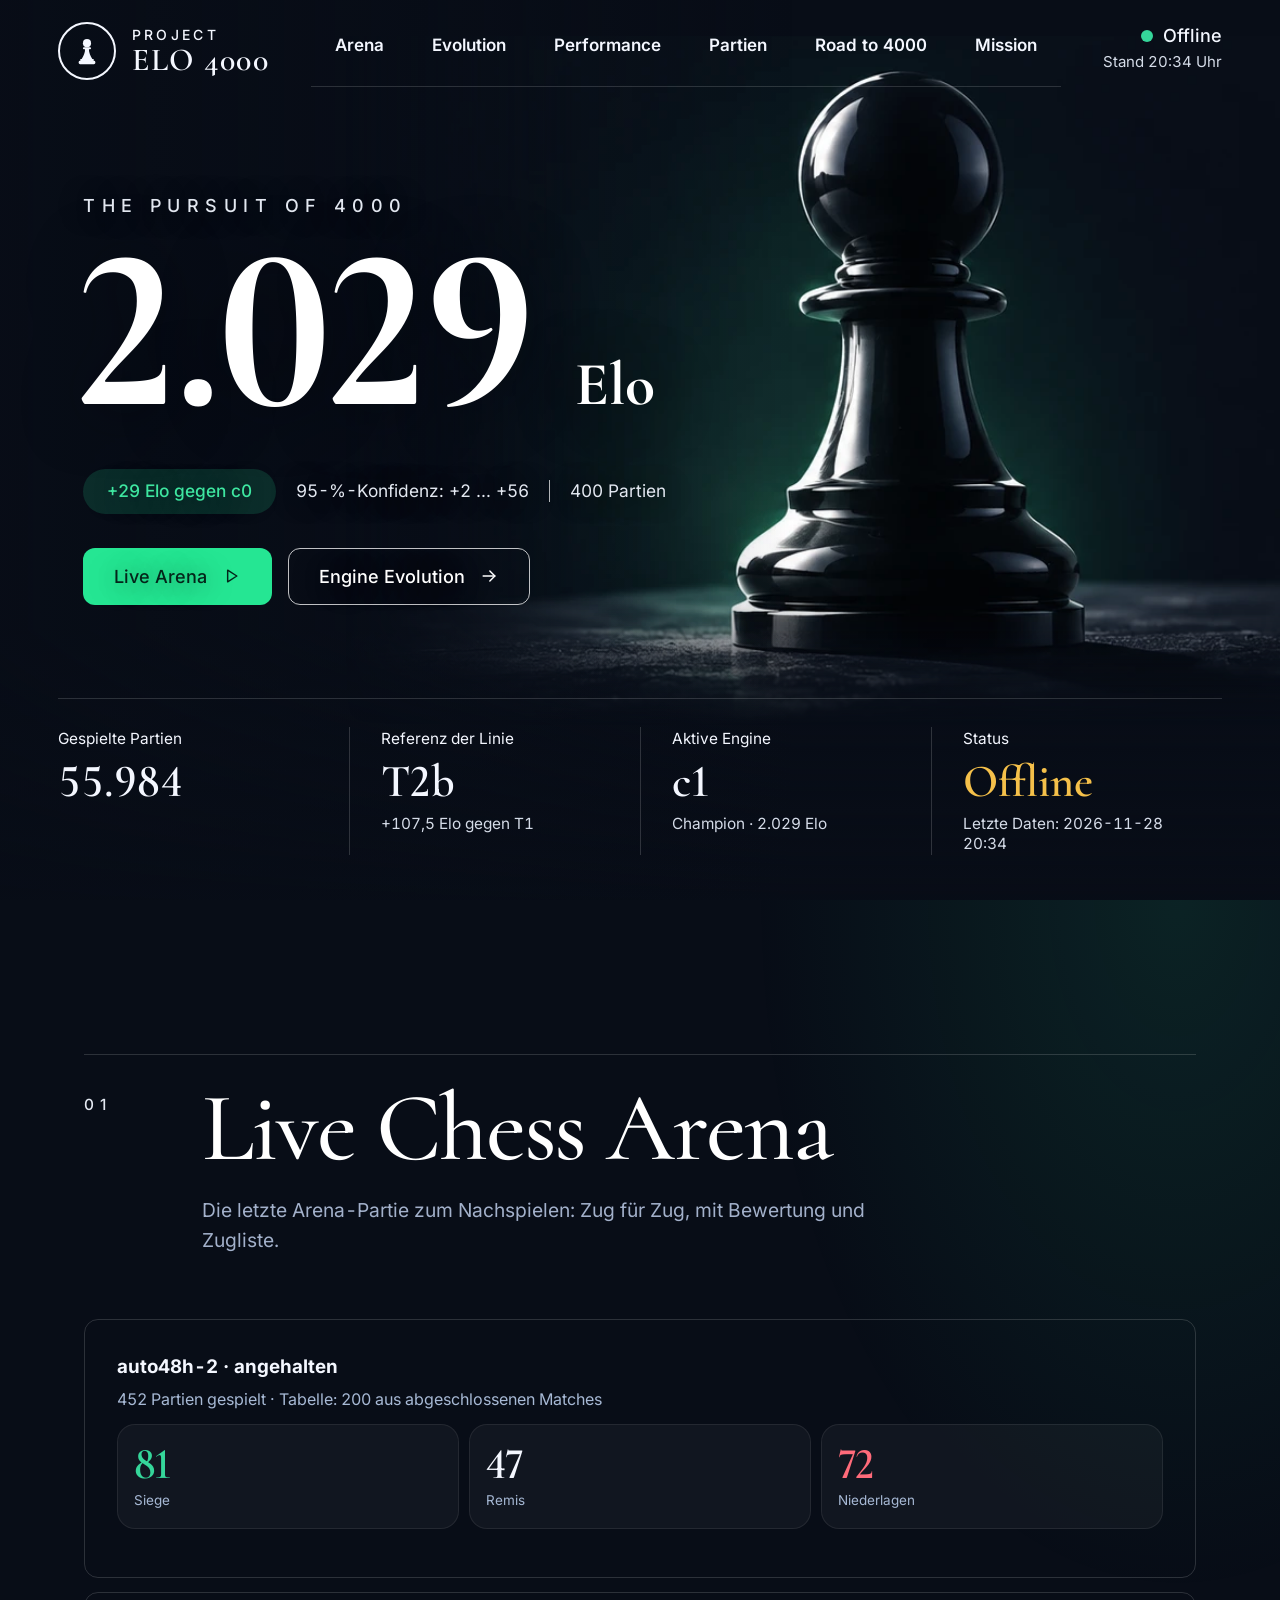
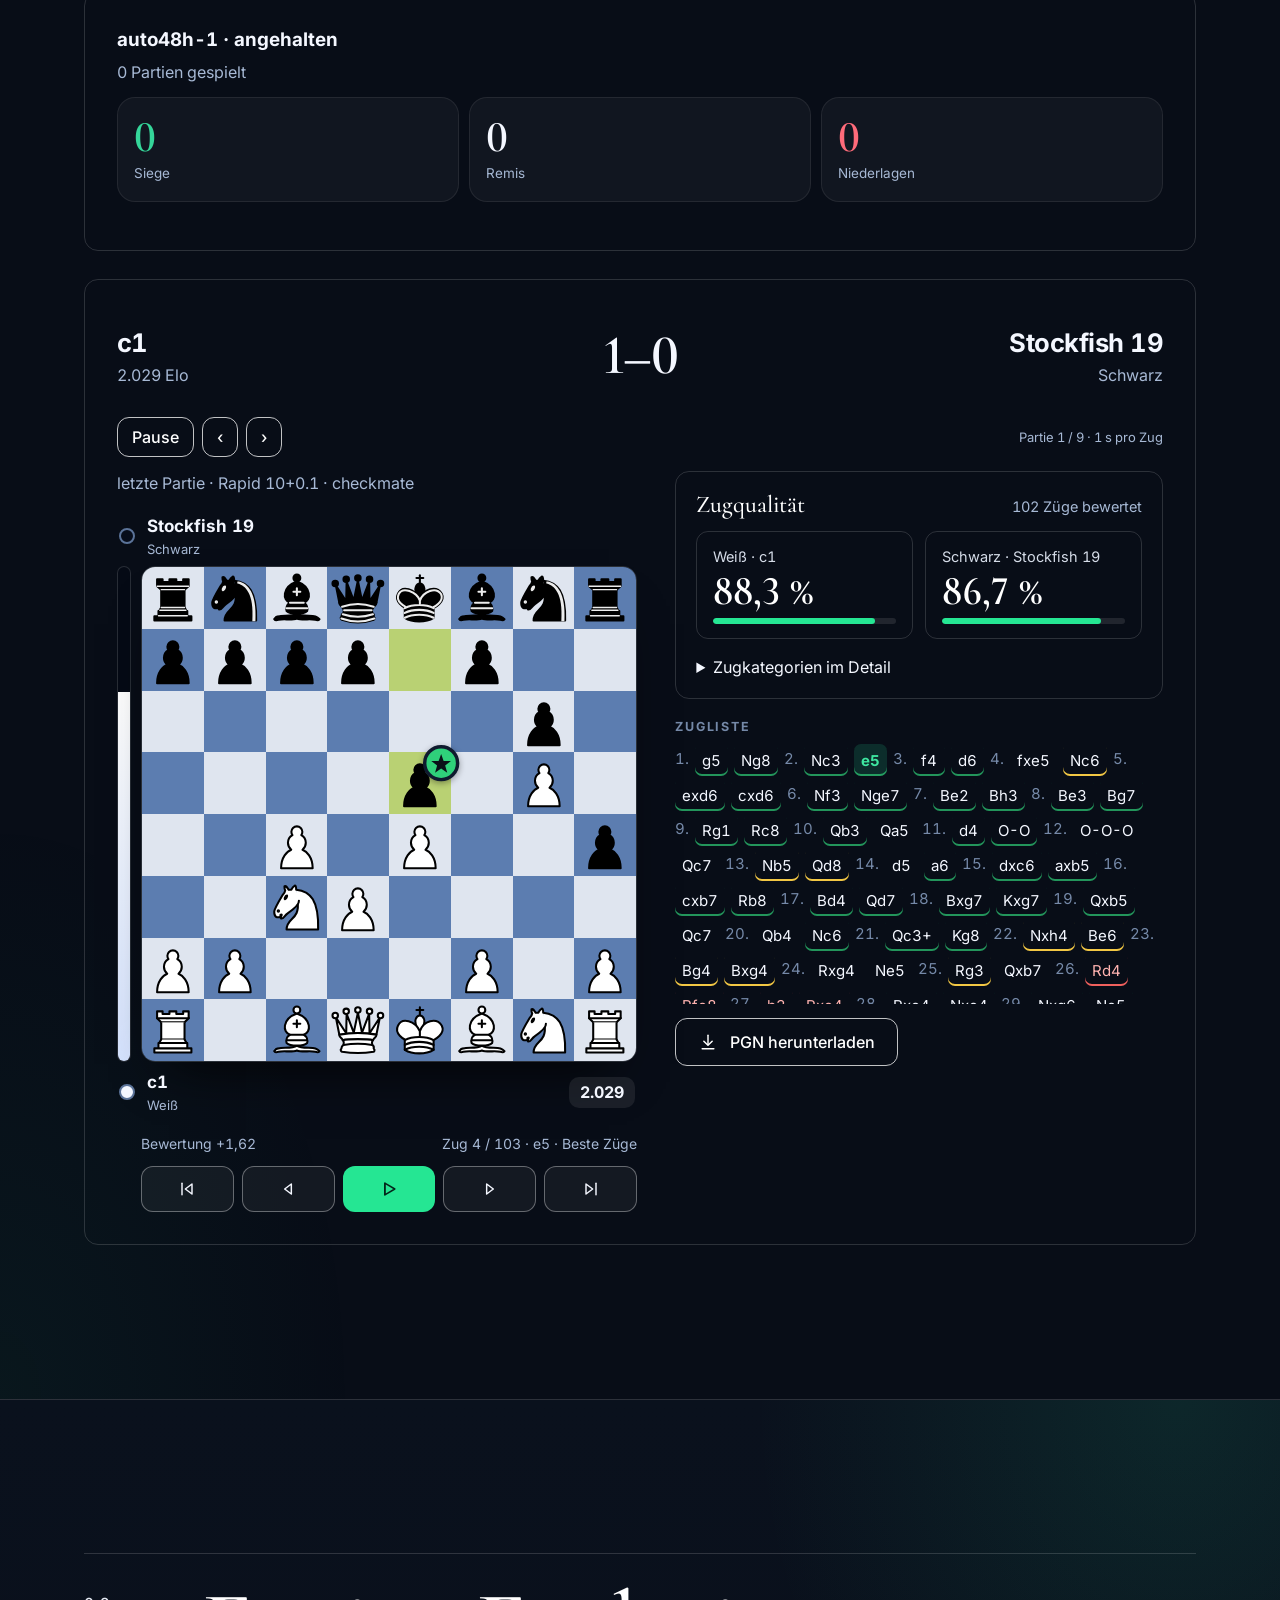
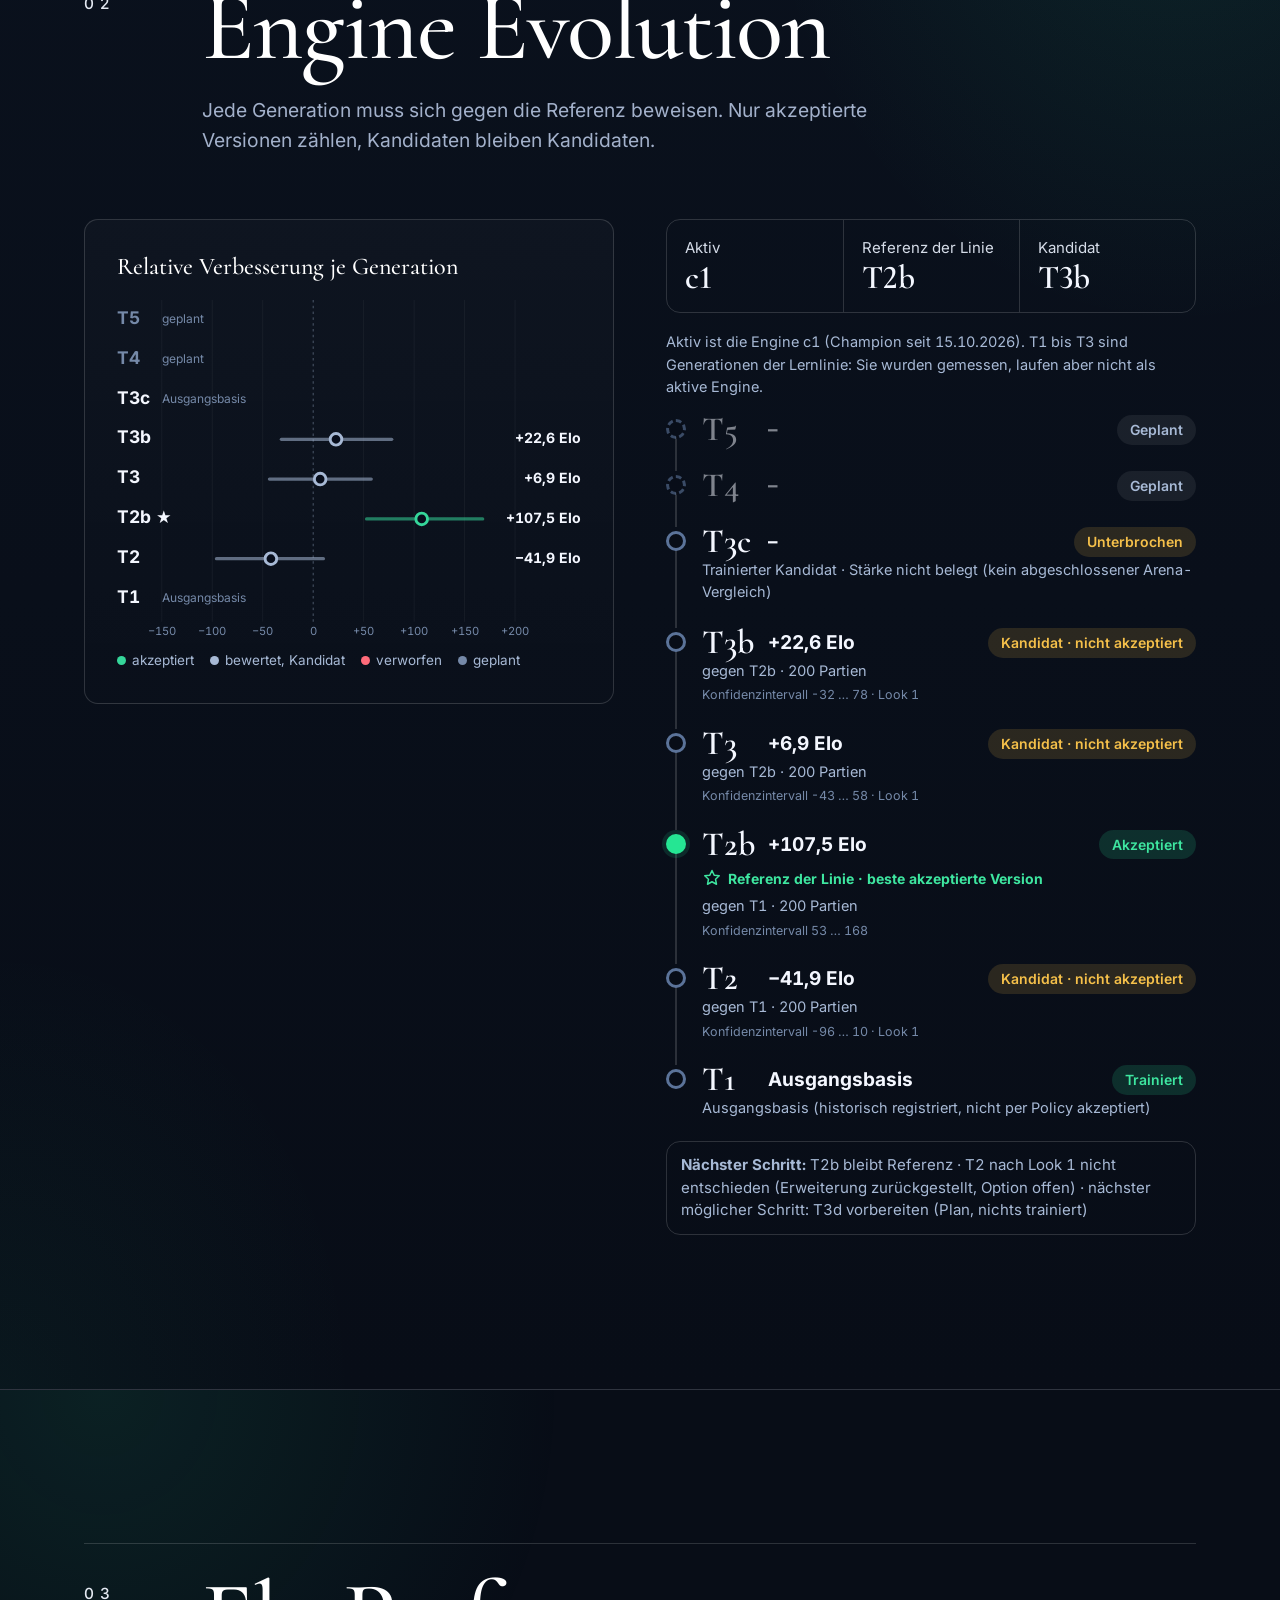
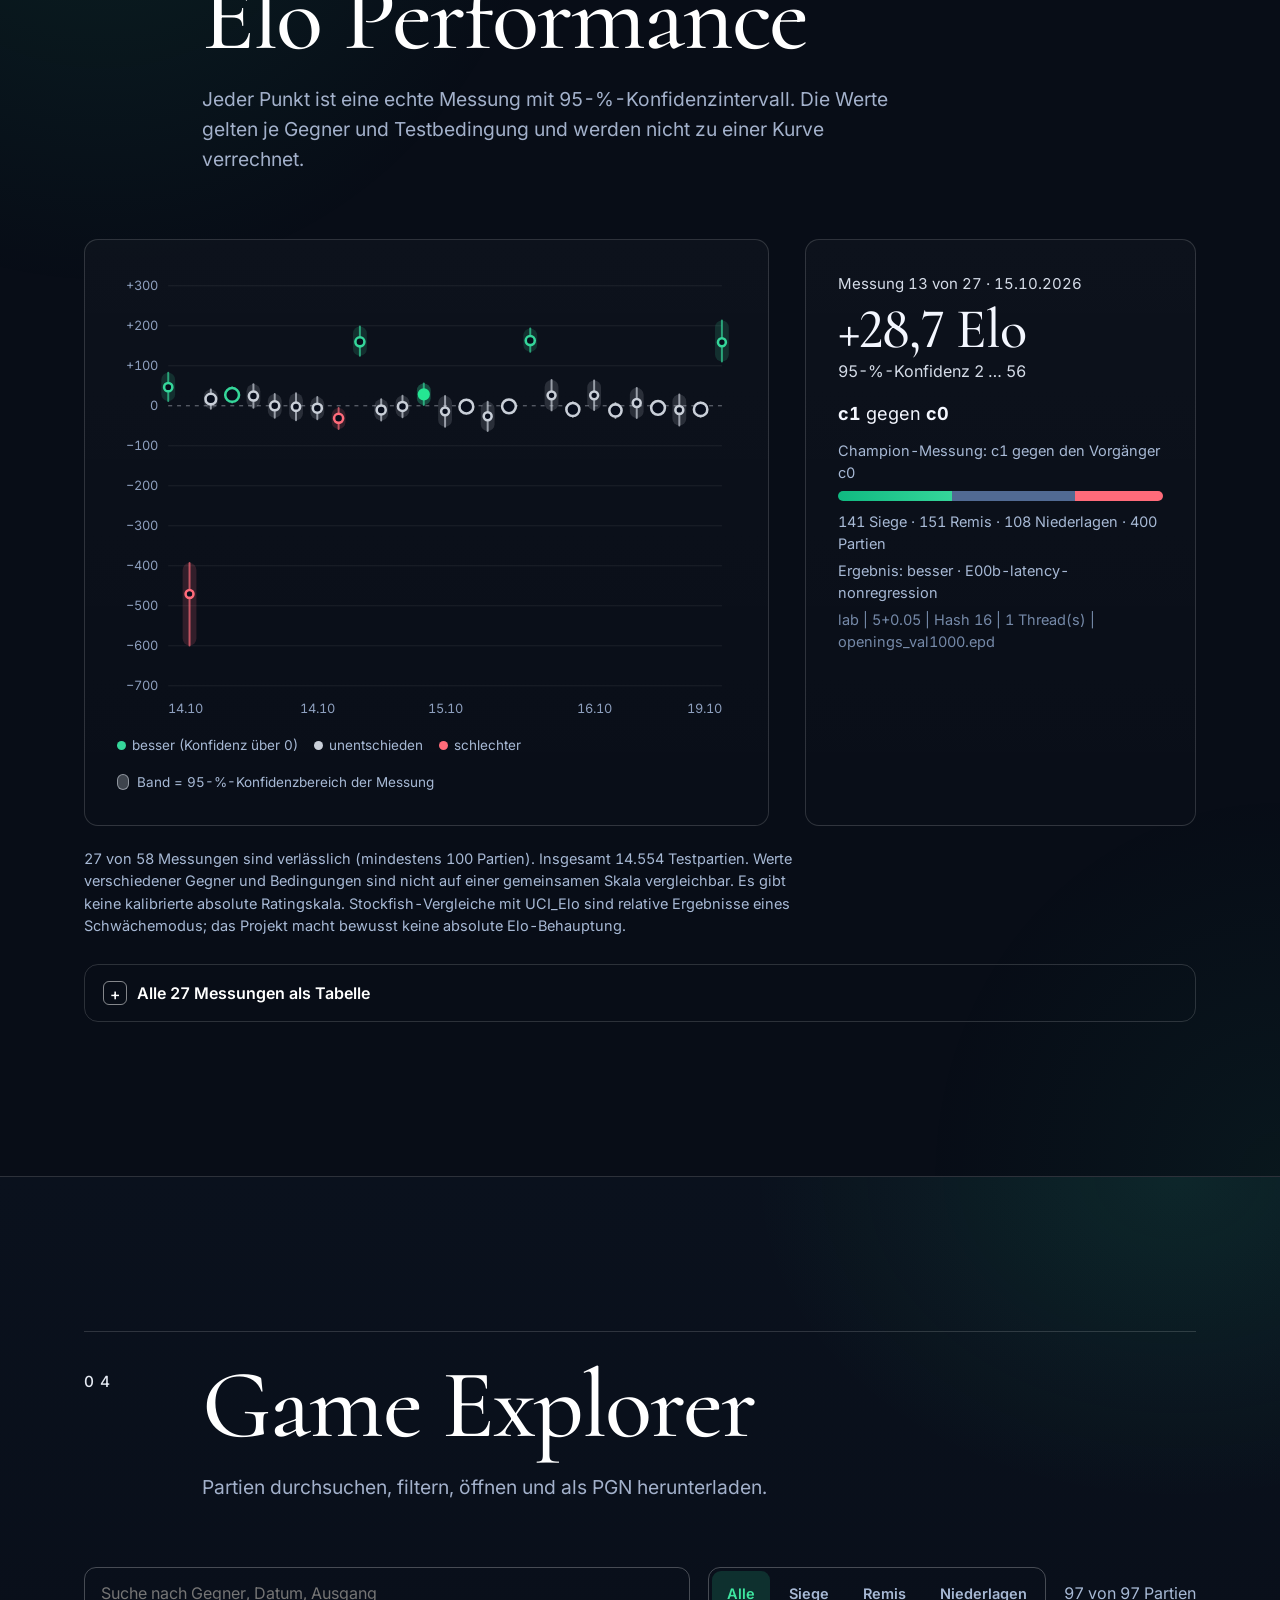
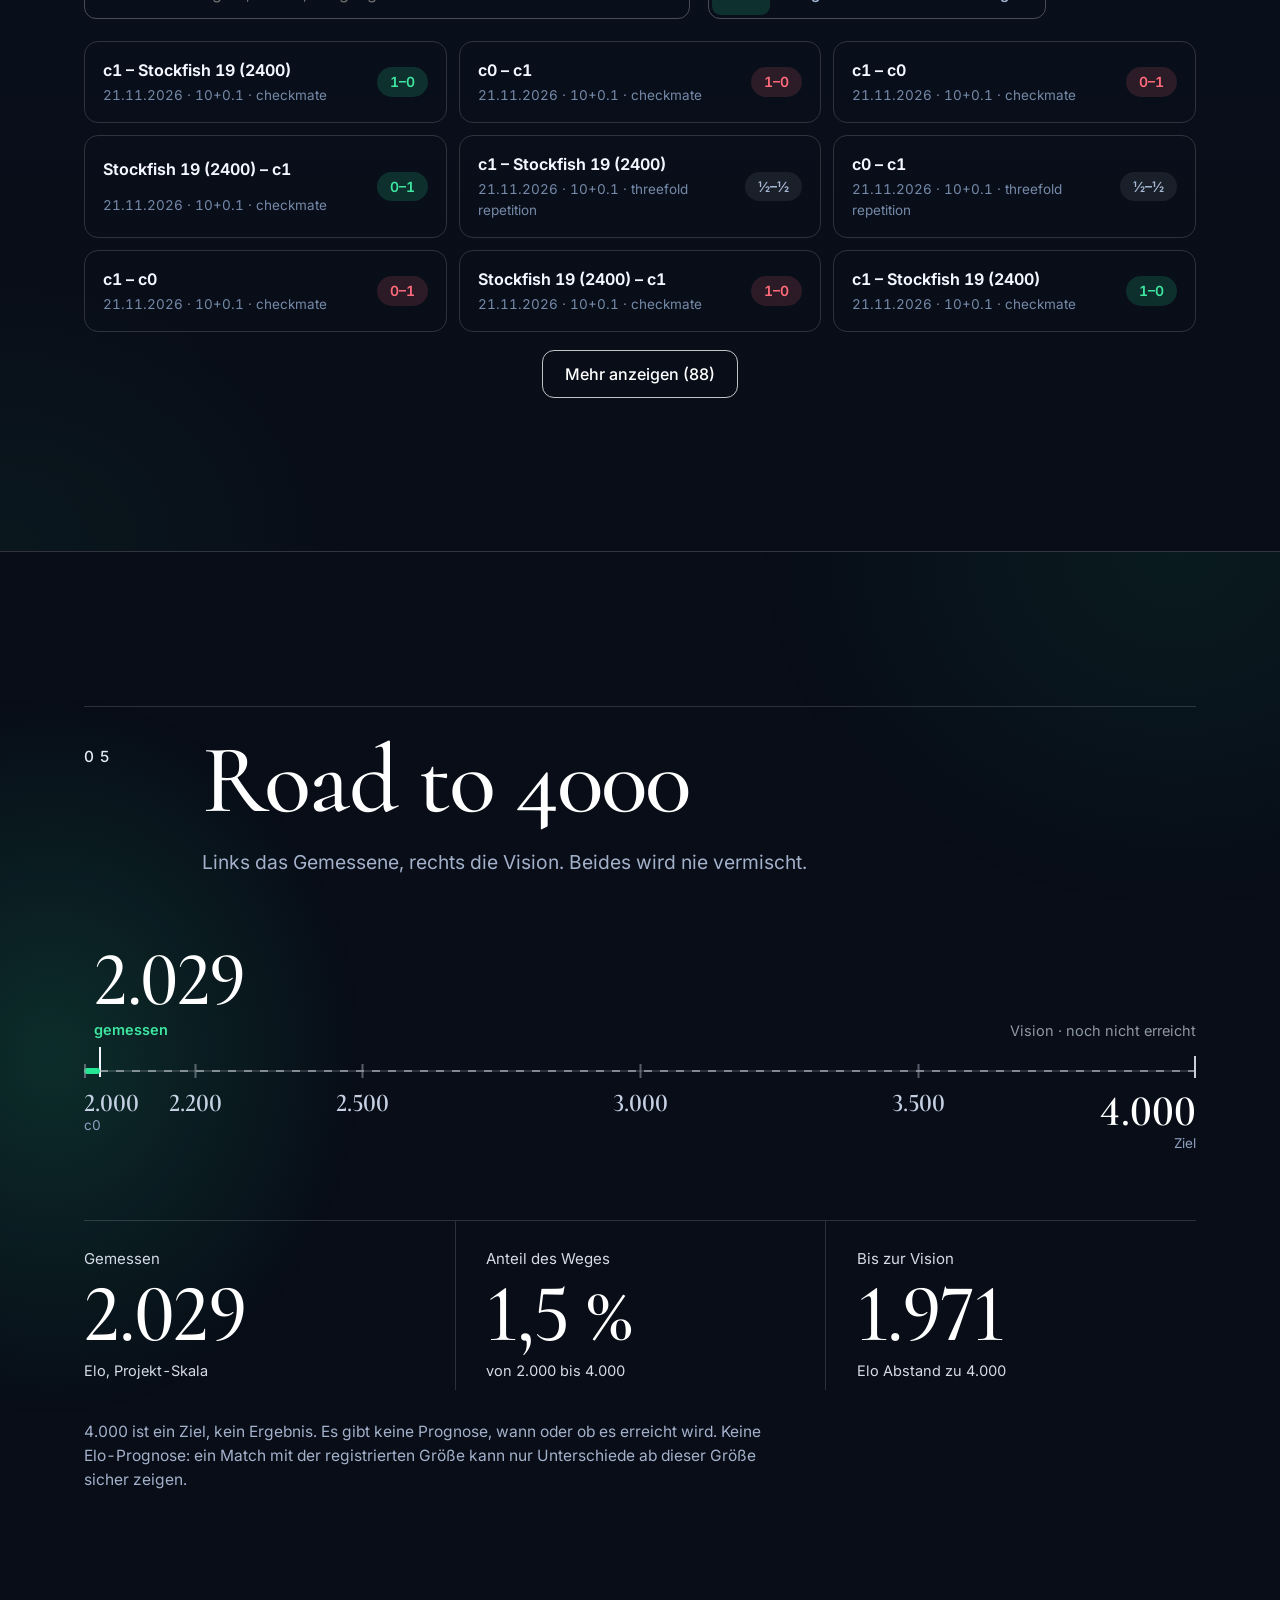
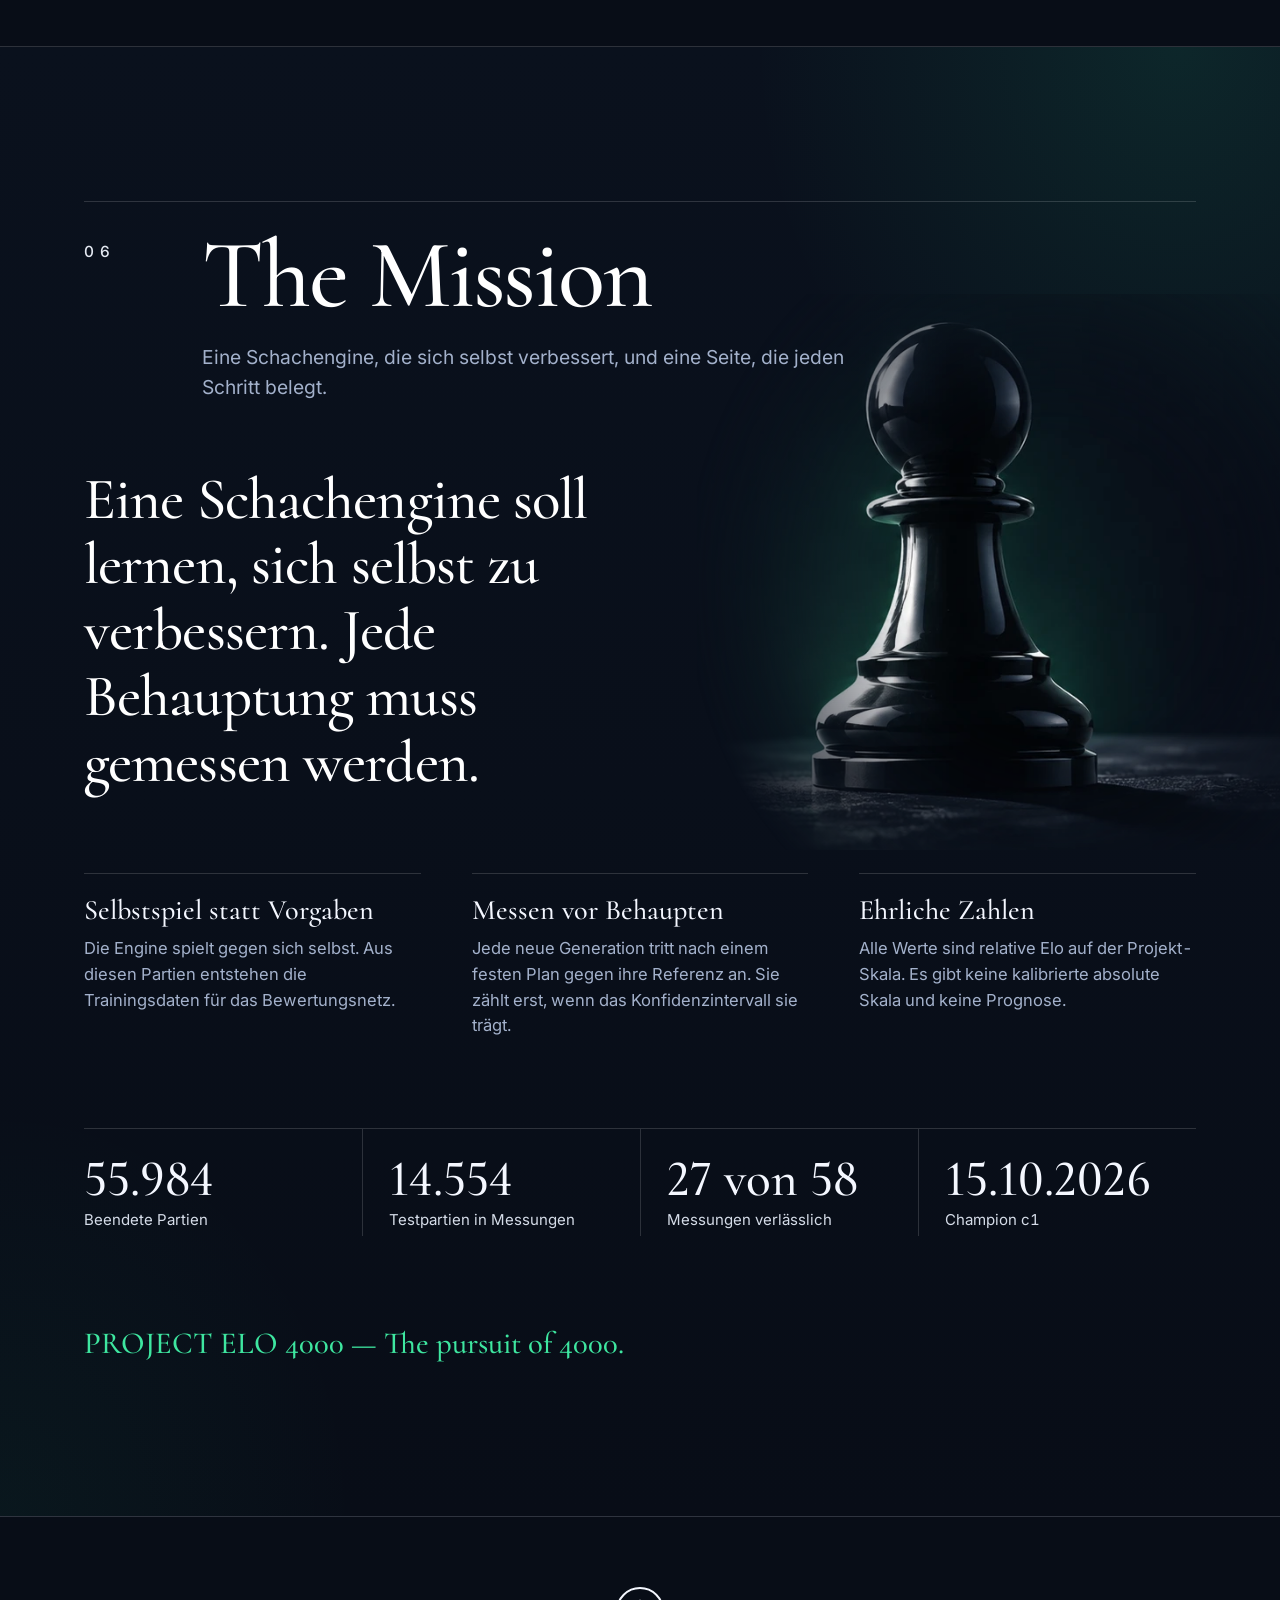
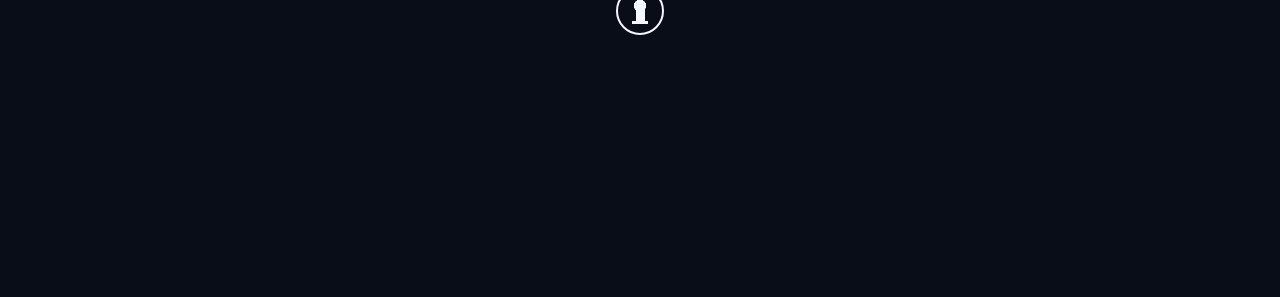
==== commit 5a951e72: "status snapshot 2026-11-28T20:34:47" ====
--- a/static/premium/index.html
+++ b/static/premium/index.html
@@ -90,6 +90,6 @@
 <script src="pawn-render.js?v=96"></script>
 <script src="pieces.js?v=96"></script>
 <script src="mobile.js?v=96"></script>
-<script src="premium.js?v=96"></script>
+<script src="premium.js?v=104"></script>
 </body>
 </html>
